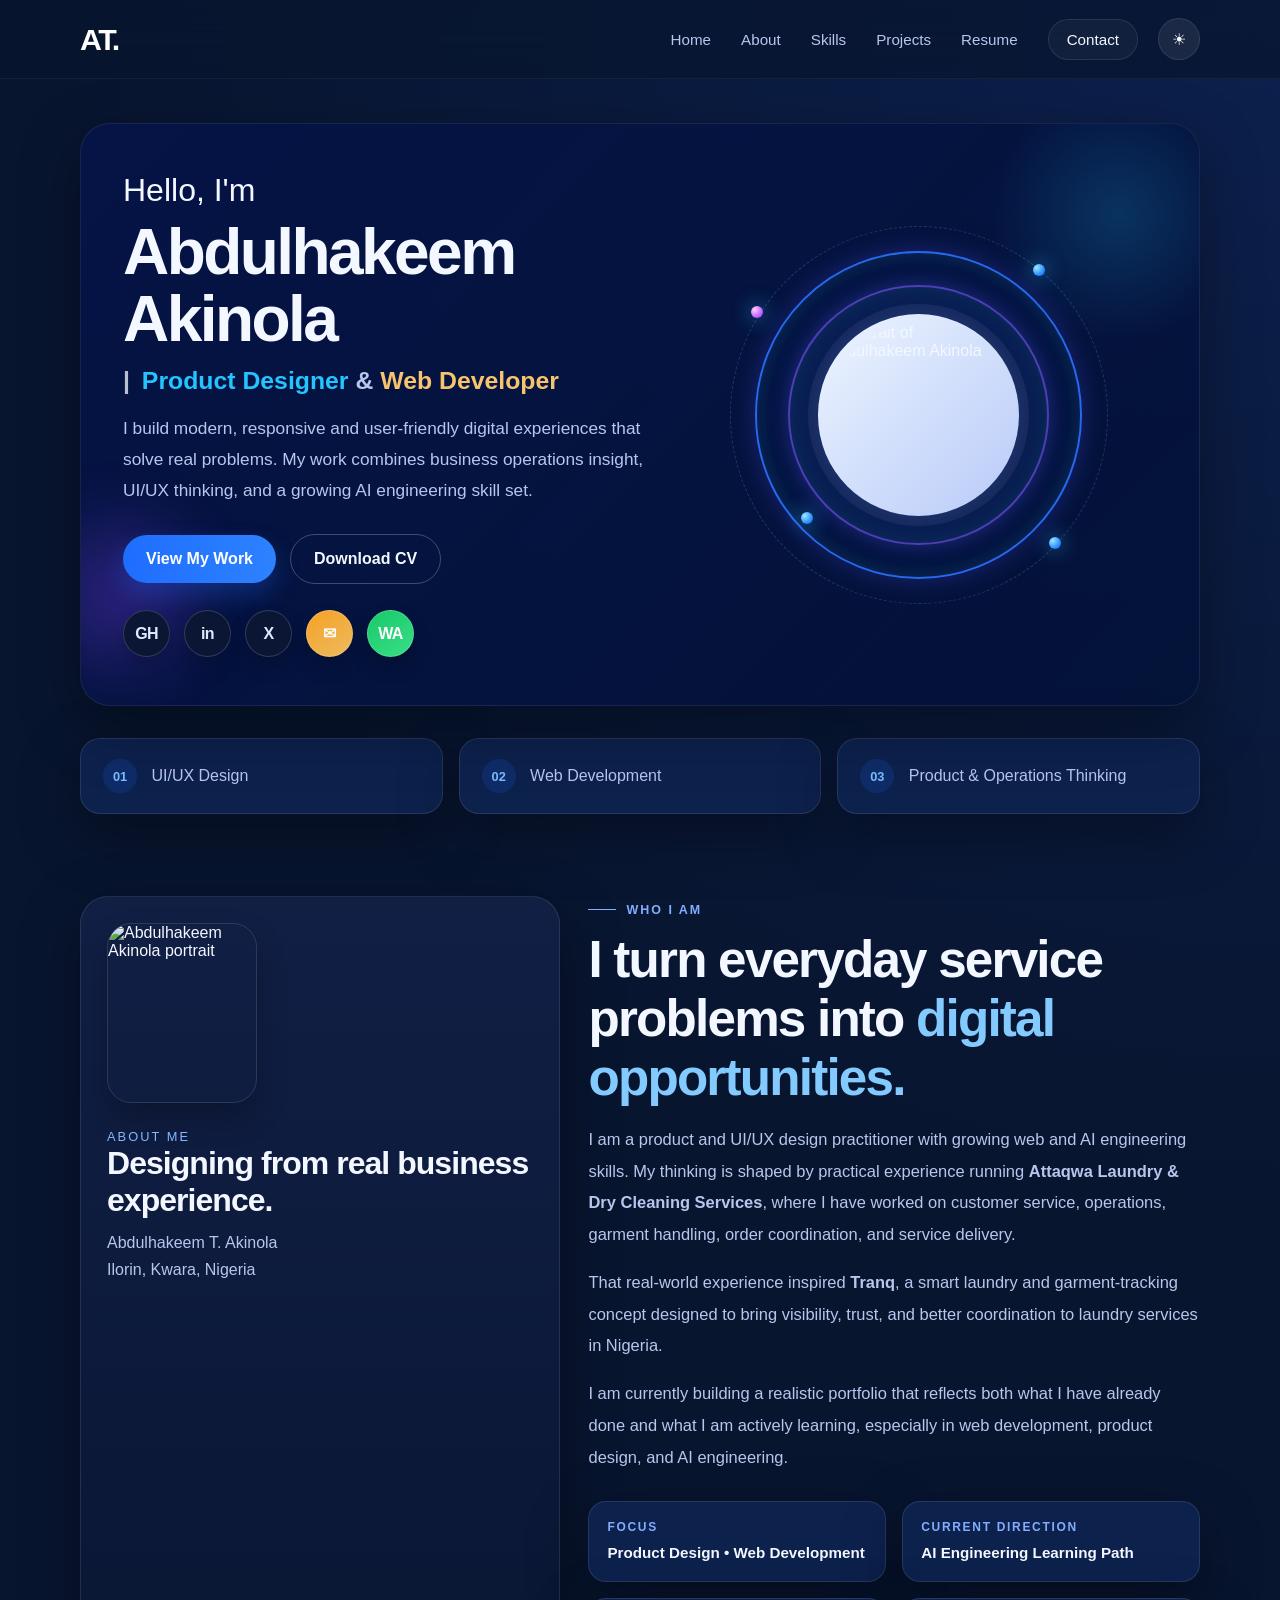
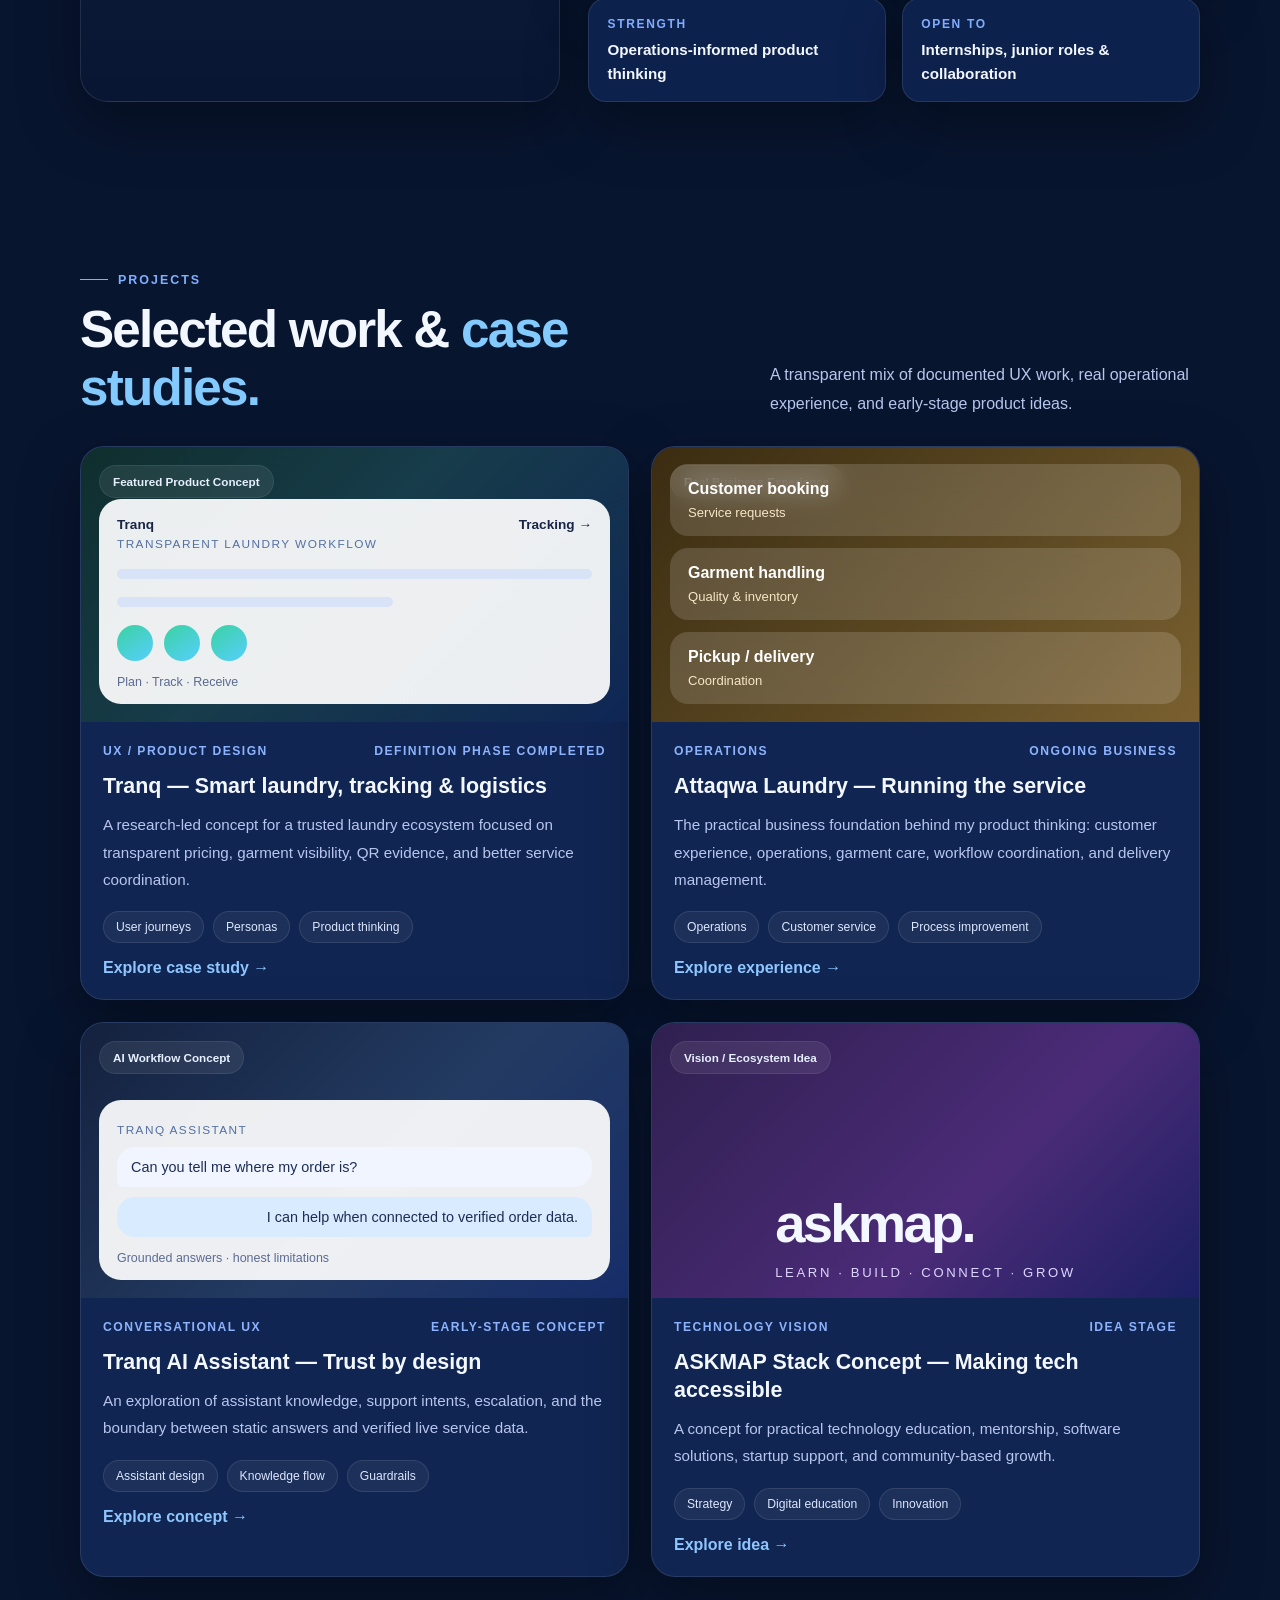
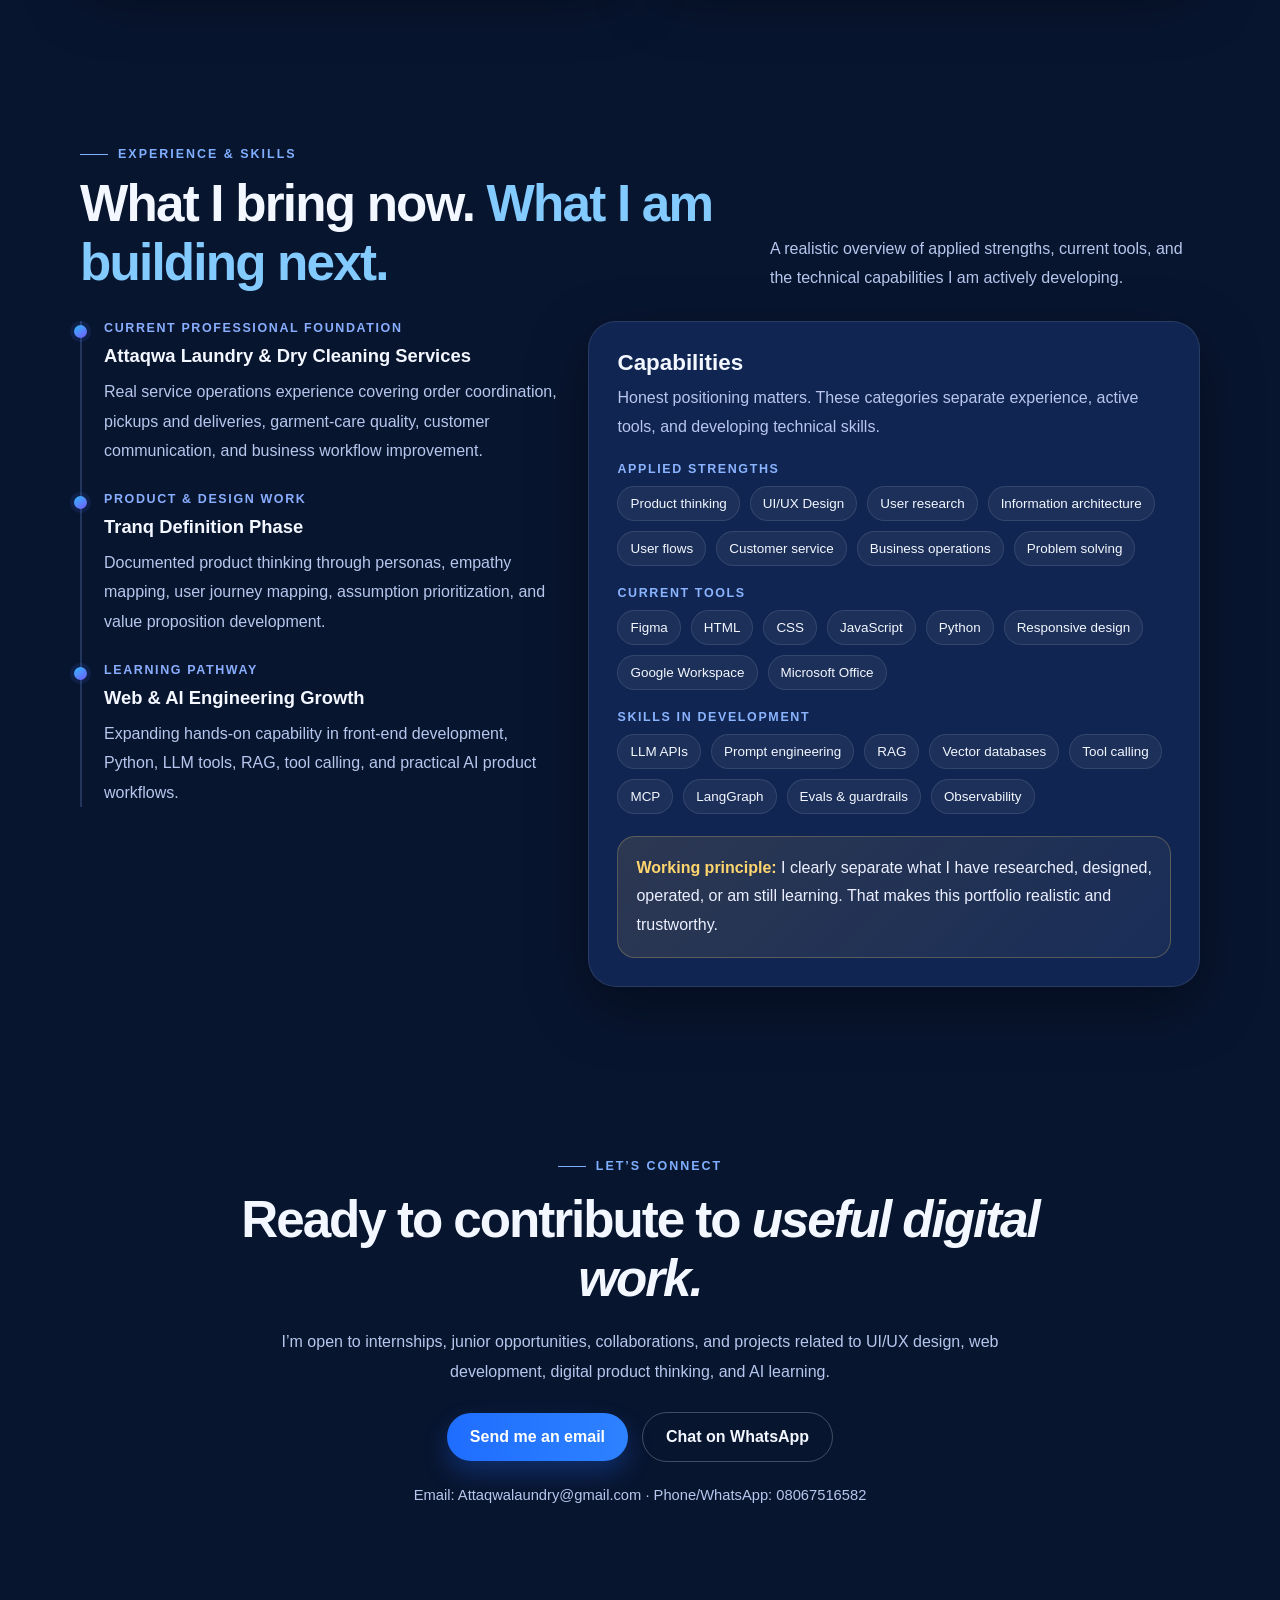
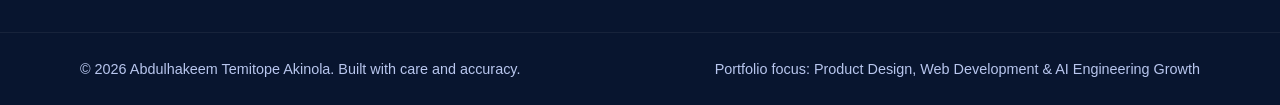
==== index.html @ 9e370387 "Initial portfolio website upload Initial upload of my personal portfolio website, built with HTML, C" ====
<!doctype html>
<html lang="en">
<head>
  <meta charset="utf-8">
  <meta name="viewport" content="width=device-width, initial-scale=1">
  <meta name="theme-color" content="#08152f">
  <meta name="description" content="Portfolio of Abdulhakeem Temitope Akinola: product design, web development, laundry operations, and developing AI engineering skills.">
  <title>Abdulhakeem Akinola | Product Designer & Web Developer</title>
  <link rel="stylesheet" href="style.css">
</head>
<body>
  <a class="skip" href="#main">Skip to content</a>
  <header class="nav-shell">
    <nav class="nav container" aria-label="Main navigation">
      <a class="brand" href="index.html" aria-label="Abdulhakeem Akinola homepage">
        <span class="brand-mark">AT.</span>
      </a>
      <button class="menu-toggle" aria-label="Toggle navigation" aria-controls="nav-links" aria-expanded="false">☰</button>
      <div class="nav-links" id="nav-links">
        <a href="index.html">Home</a>
        <a href="#about">About</a>
        <a href="#experience">Skills</a>
        <a href="#work">Projects</a>
        <a href="Abdulhakeem_Akinola_CV.pdf" download>Resume</a>
        <a class="nav-contact" href="#contact">Contact</a>
      </div>
      <button class="theme-toggle" aria-label="Toggle light mode" title="Toggle theme">☀</button>
    </nav>
  </header>

  <main id="main">
    <section class="hero-section">
      <div class="container hero-panel">
        <div class="hero-grid">
          <div class="hero-copy-wrap">
            <p class="hello">Hello, I'm</p>
            <h1>Abdulhakeem Akinola</h1>
            <p class="hero-role"><span>|</span> <strong>Product Designer</strong> &amp; <strong>Web Developer</strong></p>
            <p class="hero-copy">I build modern, responsive and user-friendly digital experiences that solve real problems. My work combines business operations insight, UI/UX thinking, and a growing AI engineering skill set.</p>
            <div class="button-row hero-actions">
              <a class="btn primary" href="#work">View My Work</a>
              <a class="btn secondary" href="Abdulhakeem_Akinola_CV.pdf" download>Download CV</a>
            </div>
            <div class="social-row" aria-label="Contact and social links">
              <a class="social-btn social-disabled" href="#" aria-label="GitHub profile placeholder" title="Add your GitHub profile URL later">GH</a>
              <a class="social-btn social-disabled" href="#" aria-label="LinkedIn profile placeholder" title="Add your LinkedIn profile URL later">in</a>
              <a class="social-btn social-disabled" href="#" aria-label="X or Twitter profile placeholder" title="Add your X/Twitter profile URL later">X</a>
              <a class="social-btn social-mail" href="mailto:Attaqwalaundry@gmail.com" aria-label="Send email">✉</a>
              <a class="social-btn social-wa" href="https://wa.me/2348067516582" target="_blank" rel="noreferrer" aria-label="WhatsApp">WA</a>
            </div>
          </div>
          <div class="hero-visual">
            <div class="orbital-card">
              <div class="orb-ring ring-one"></div>
              <div class="orb-ring ring-two"></div>
              <div class="orb-ring ring-three"></div>
              <span class="orb-dot dot-a"></span>
              <span class="orb-dot dot-b"></span>
              <span class="orb-dot dot-c"></span>
              <span class="orb-dot dot-d"></span>
              <div class="profile-core">
                <img src="assets/abdulhakeem-profile.jpg" alt="Portrait of Abdulhakeem Akinola">
              </div>
            </div>
          </div>
        </div>
      </div>
    </section>

    <div class="strip">
      <div class="container strip-items">
        <div class="strip-item"><span class="strip-num">01</span> UI/UX Design</div>
        <div class="strip-item"><span class="strip-num">02</span> Web Development</div>
        <div class="strip-item"><span class="strip-num">03</span> Product & Operations Thinking</div>
      </div>
    </div>

    <section class="section" id="about">
      <div class="container about-grid">
        <div class="portrait-card live-profile-card">
          <div class="mini-profile-thumb"><img src="assets/abdulhakeem-profile.jpg" alt="Abdulhakeem Akinola portrait"></div>
          <div>
            <span class="portrait-eyebrow">About me</span>
            <h3>Designing from real business experience.</h3>
            <p>Abdulhakeem T. Akinola<br>Ilorin, Kwara, Nigeria</p>
          </div>
        </div>
        <div>
          <span class="eyebrow">Who I am</span>
          <h2 class="display">I turn everyday service problems into <em>digital opportunities.</em></h2>
          <div class="about-text">
            <p>I am a product and UI/UX design practitioner with growing web and AI engineering skills. My thinking is shaped by practical experience running <strong>Attaqwa Laundry & Dry Cleaning Services</strong>, where I have worked on customer service, operations, garment handling, order coordination, and service delivery.</p>
            <p>That real-world experience inspired <strong>Tranq</strong>, a smart laundry and garment-tracking concept designed to bring visibility, trust, and better coordination to laundry services in Nigeria.</p>
            <p>I am currently building a realistic portfolio that reflects both what I have already done and what I am actively learning, especially in web development, product design, and AI engineering.</p>
          </div>
          <div class="fact-list">
            <div class="fact"><label>Focus</label><b>Product Design • Web Development</b></div>
            <div class="fact"><label>Current direction</label><b>AI Engineering Learning Path</b></div>
            <div class="fact"><label>Strength</label><b>Operations-informed product thinking</b></div>
            <div class="fact"><label>Open to</label><b>Internships, junior roles & collaboration</b></div>
          </div>
        </div>
      </div>
    </section>

    <section class="section" id="work">
      <div class="container">
        <div class="section-head">
          <div>
            <span class="eyebrow">Projects</span>
            <h2 class="display">Selected work & <em>case studies.</em></h2>
          </div>
          <p class="section-lead">A transparent mix of documented UX work, real operational experience, and early-stage product ideas.</p>
        </div>

        <div class="project-grid">
          <article class="project">
            <a href="tranq.html" aria-label="Read Tranq case study">
              <div class="project-cover tranq">
                <span class="visual-ribbon">Featured Product Concept</span>
                <div class="mock-frame">
                  <div class="mock-top"><span>Tranq</span><span>Tracking →</span></div>
                  <div class="tiny-label">Transparent laundry workflow</div>
                  <div class="mock-line"></div>
                  <div class="mock-line short"></div>
                  <div class="mock-status"><i></i><i></i><i></i></div>
                  <div class="cover-note">Plan · Track · Receive</div>
                </div>
              </div>
            </a>
            <div class="project-body">
              <div class="meta"><span>UX / Product Design</span><span>Definition phase completed</span></div>
              <h3>Tranq — Smart laundry, tracking & logistics</h3>
              <p>A research-led concept for a trusted laundry ecosystem focused on transparent pricing, garment visibility, QR evidence, and better service coordination.</p>
              <div class="pill-row"><span class="pill">User journeys</span><span class="pill">Personas</span><span class="pill">Product thinking</span></div>
              <a class="text-link" href="tranq.html">Explore case study →</a>
            </div>
          </article>

          <article class="project">
            <a href="attaqwa.html" aria-label="Read Attaqwa case study">
              <div class="project-cover attaqwa">
                <span class="visual-ribbon">Real Business Experience</span>
                <div class="ops-stack">
                  <div class="ops-box">Customer booking <span>Service requests</span></div>
                  <div class="ops-box">Garment handling <span>Quality & inventory</span></div>
                  <div class="ops-box">Pickup / delivery <span>Coordination</span></div>
                </div>
              </div>
            </a>
            <div class="project-body">
              <div class="meta"><span>Operations</span><span>Ongoing business</span></div>
              <h3>Attaqwa Laundry — Running the service</h3>
              <p>The practical business foundation behind my product thinking: customer experience, operations, garment care, workflow coordination, and delivery management.</p>
              <div class="pill-row"><span class="pill">Operations</span><span class="pill">Customer service</span><span class="pill">Process improvement</span></div>
              <a class="text-link" href="attaqwa.html">Explore experience →</a>
            </div>
          </article>

          <article class="project">
            <a href="assistant.html" aria-label="Read AI assistant case study">
              <div class="project-cover assistant">
                <span class="visual-ribbon">AI Workflow Concept</span>
                <div class="ai-visual">
                  <div class="tiny-label">Tranq Assistant</div>
                  <div class="chat-bubble">Can you tell me where my order is?</div>
                  <div class="chat-bubble reply">I can help when connected to verified order data.</div>
                  <div class="cover-note">Grounded answers · honest limitations</div>
                </div>
              </div>
            </a>
            <div class="project-body">
              <div class="meta"><span>Conversational UX</span><span>Early-stage concept</span></div>
              <h3>Tranq AI Assistant — Trust by design</h3>
              <p>An exploration of assistant knowledge, support intents, escalation, and the boundary between static answers and verified live service data.</p>
              <div class="pill-row"><span class="pill">Assistant design</span><span class="pill">Knowledge flow</span><span class="pill">Guardrails</span></div>
              <a class="text-link" href="assistant.html">Explore concept →</a>
            </div>
          </article>

          <article class="project">
            <a href="askmap.html" aria-label="Read ASKMAP case study">
              <div class="project-cover askmap">
                <span class="visual-ribbon">Vision / Ecosystem Idea</span>
                <div>
                  <div class="cover-big">askmap.</div>
                  <div class="cover-small">LEARN · BUILD · CONNECT · GROW</div>
                </div>
              </div>
            </a>
            <div class="project-body">
              <div class="meta"><span>Technology vision</span><span>Idea stage</span></div>
              <h3>ASKMAP Stack Concept — Making tech accessible</h3>
              <p>A concept for practical technology education, mentorship, software solutions, startup support, and community-based growth.</p>
              <div class="pill-row"><span class="pill">Strategy</span><span class="pill">Digital education</span><span class="pill">Innovation</span></div>
              <a class="text-link" href="askmap.html">Explore idea →</a>
            </div>
          </article>
        </div>
      </div>
    </section>

    <section class="section" id="experience">
      <div class="container">
        <div class="section-head">
          <div>
            <span class="eyebrow">Experience & Skills</span>
            <h2 class="display">What I bring now. <em>What I am building next.</em></h2>
          </div>
          <p class="section-lead">A realistic overview of applied strengths, current tools, and the technical capabilities I am actively developing.</p>
        </div>

        <div class="journey-grid">
          <div>
            <div class="timeline">
              <div class="timeline-item">
                <div class="timeline-date">Current professional foundation</div>
                <h3>Attaqwa Laundry & Dry Cleaning Services</h3>
                <p>Real service operations experience covering order coordination, pickups and deliveries, garment-care quality, customer communication, and business workflow improvement.</p>
              </div>
              <div class="timeline-item">
                <div class="timeline-date">Product & design work</div>
                <h3>Tranq Definition Phase</h3>
                <p>Documented product thinking through personas, empathy mapping, user journey mapping, assumption prioritization, and value proposition development.</p>
              </div>
              <div class="timeline-item">
                <div class="timeline-date">Learning pathway</div>
                <h3>Web & AI Engineering Growth</h3>
                <p>Expanding hands-on capability in front-end development, Python, LLM tools, RAG, tool calling, and practical AI product workflows.</p>
              </div>
            </div>
          </div>

          <div class="skills-box">
            <h3>Capabilities</h3>
            <p>Honest positioning matters. These categories separate experience, active tools, and developing technical skills.</p>
            <div class="skill-group">
              <h4>Applied strengths</h4>
              <div class="skill-tags"><span>Product thinking</span><span>UI/UX Design</span><span>User research</span><span>Information architecture</span><span>User flows</span><span>Customer service</span><span>Business operations</span><span>Problem solving</span></div>
            </div>
            <div class="skill-group">
              <h4>Current tools</h4>
              <div class="skill-tags"><span>Figma</span><span>HTML</span><span>CSS</span><span>JavaScript</span><span>Python</span><span>Responsive design</span><span>Google Workspace</span><span>Microsoft Office</span></div>
            </div>
            <div class="skill-group">
              <h4>Skills in development</h4>
              <div class="skill-tags"><span>LLM APIs</span><span>Prompt engineering</span><span>RAG</span><span>Vector databases</span><span>Tool calling</span><span>MCP</span><span>LangGraph</span><span>Evals & guardrails</span><span>Observability</span></div>
            </div>
            <div class="notice compact-notice"><strong>Working principle:</strong> I clearly separate what I have researched, designed, operated, or am still learning. That makes this portfolio realistic and trustworthy.</div>
          </div>
        </div>
      </div>
    </section>

    <section class="contact-section" id="contact">
      <div class="container">
        <span class="eyebrow">Let’s connect</span>
        <h2>Ready to contribute to <em>useful digital work.</em></h2>
        <p>I’m open to internships, junior opportunities, collaborations, and projects related to UI/UX design, web development, digital product thinking, and AI learning.</p>
        <div class="button-row" style="justify-content:center">
          <a class="btn primary" href="mailto:Attaqwalaundry@gmail.com?subject=Portfolio%20Inquiry%20for%20Abdulhakeem">Send me an email</a>
          <a class="btn secondary" href="https://wa.me/2348067516582" target="_blank" rel="noreferrer">Chat on WhatsApp</a>
        </div>
        <p class="contact-note">Email: Attaqwalaundry@gmail.com · Phone/WhatsApp: 08067516582</p>
      </div>
    </section>
  </main>

  <footer class="footer">
    <div class="container footer-inner">
      <span>© <span data-year>2026</span> Abdulhakeem Temitope Akinola. Built with care and accuracy.</span>
      <span>Portfolio focus: Product Design, Web Development & AI Engineering Growth</span>
    </div>
  </footer>

  <script src="script.js"></script>
</body>
</html>
---- style.css ----
:root{
  --bg:#08152f;
  --bg-soft:#0d1e45;
  --panel:#0d214d;
  --panel-2:#122959;
  --card:#102551;
  --card-2:#0d2048;
  --text:#f3f7ff;
  --muted:#b8c6ee;
  --line:rgba(255,255,255,.1);
  --blue:#1f6dff;
  --blue-2:#23c4ff;
  --violet:#775bff;
  --green:#2fd18a;
  --orange:#f4a53a;
  --shadow:0 20px 60px rgba(0,0,0,.35);
}
body.light{
  --bg:#eef5ff;
  --bg-soft:#ffffff;
  --panel:#ffffff;
  --panel-2:#f7faff;
  --card:#ffffff;
  --card-2:#f4f8ff;
  --text:#112247;
  --muted:#5c6d93;
  --line:rgba(10,34,72,.1);
  --blue:#0e63ff;
  --blue-2:#1f95ff;
  --violet:#6f53ff;
  --green:#21bf7b;
  --orange:#e7932a;
  --shadow:0 20px 60px rgba(16,40,88,.12);
}
*{box-sizing:border-box}
html{scroll-behavior:smooth}
body{margin:0;font-family:Inter,Arial,Helvetica,sans-serif;background:radial-gradient(circle at top right,rgba(34,84,220,.18),transparent 24%),var(--bg);color:var(--text);-webkit-font-smoothing:antialiased}
a{color:inherit;text-decoration:none}
img{max-width:100%;display:block}
.container{width:min(1120px,calc(100% - 36px));margin:0 auto}
.skip{position:absolute;left:-999px;top:auto;width:1px;height:1px;overflow:hidden}.skip:focus{left:20px;top:20px;width:auto;height:auto;padding:10px 14px;background:#fff;color:#111;border-radius:8px;z-index:99}
.nav-shell{position:sticky;top:0;z-index:50;background:rgba(8,21,47,.72);backdrop-filter:blur(18px);border-bottom:1px solid rgba(255,255,255,.05)}
body.light .nav-shell{background:rgba(255,255,255,.82);border-color:rgba(10,34,72,.08)}
.nav{display:flex;align-items:center;gap:20px;min-height:78px}
.brand{font-weight:800;font-size:1.9rem;letter-spacing:-.05em;margin-right:auto}.brand-mark{display:inline-block;color:#fff} body.light .brand-mark{color:#0d214d}
.nav-links{display:flex;align-items:center;gap:30px;font-size:.95rem;color:var(--muted)}
.nav-links a{transition:.25s ease}
.nav-links a:hover,.nav-links a:focus-visible{color:var(--text)}
.nav-contact{padding:11px 18px;border-radius:999px;border:1px solid var(--line);background:rgba(255,255,255,.04);color:var(--text)}
.theme-toggle,.menu-toggle{width:42px;height:42px;border-radius:50%;display:grid;place-items:center;background:rgba(255,255,255,.08);border:1px solid var(--line);color:var(--text);cursor:pointer}
.theme-toggle{font-size:1rem}.menu-toggle{display:none;font-size:1.25rem}
.hero-section{padding:44px 0 18px}
.hero-panel{background:linear-gradient(135deg,rgba(5,20,70,.98),rgba(4,18,56,.92));border:1px solid rgba(255,255,255,.08);box-shadow:var(--shadow);border-radius:30px;padding:48px 42px;position:relative;overflow:hidden}
.hero-panel:before{content:'';position:absolute;inset:auto auto 0 -70px;width:220px;height:220px;background:radial-gradient(circle,rgba(128,66,255,.34),transparent 70%);filter:blur(20px)}
.hero-panel:after{content:'';position:absolute;inset:-50px -60px auto auto;width:280px;height:280px;background:radial-gradient(circle,rgba(35,196,255,.18),transparent 65%)}
body.light .hero-panel{background:linear-gradient(135deg,#ffffff,#f7fbff)}
.hero-grid{display:grid;grid-template-columns:1.05fr .95fr;align-items:center;gap:30px;position:relative;z-index:1}
.hello{font-size:2rem;line-height:1.15;margin:0 0 10px;color:var(--text)}
h1{font-size:clamp(2.8rem,5vw,4.25rem);line-height:1.05;letter-spacing:-.04em;margin:0 0 14px;font-weight:800}
.hero-role{font-size:1.55rem;font-weight:600;margin:0 0 18px;color:var(--muted)}
.hero-role span{color:var(--text);opacity:.75;margin-right:5px}.hero-role strong:first-of-type{color:var(--blue-2)}.hero-role strong:last-of-type{color:#f8c36d}
.hero-copy{max-width:530px;font-size:1.08rem;line-height:1.8;color:var(--muted);margin:0 0 28px}
.button-row{display:flex;align-items:center;gap:14px;flex-wrap:wrap}
.btn{display:inline-flex;align-items:center;justify-content:center;gap:8px;padding:15px 23px;border-radius:999px;font-weight:700;transition:transform .2s ease, box-shadow .2s ease, background .2s ease}
.btn:hover{transform:translateY(-2px)}
.btn.primary{background:linear-gradient(90deg,var(--blue),#2d82ff);color:white;box-shadow:0 12px 24px rgba(31,109,255,.28)}
.btn.secondary{background:transparent;border:1px solid rgba(255,255,255,.24);color:var(--text)}
body.light .btn.secondary{border-color:rgba(17,34,71,.15)}
.social-row{display:flex;gap:14px;flex-wrap:wrap;margin-top:26px}
.social-btn{width:47px;height:47px;border-radius:50%;display:grid;place-items:center;font-weight:800;letter-spacing:-.04em;color:#fff;border:1px solid rgba(255,255,255,.16);box-shadow:0 10px 20px rgba(0,0,0,.18)}
.social-disabled{background:#0b1634;color:#dfe8ff}
.social-mail{background:linear-gradient(145deg,#f6a126,#edbb5e)}
.social-wa{background:linear-gradient(145deg,#18c969,#39de86)}
body.light .social-disabled{background:#0d214d}
.hero-visual{display:grid;place-items:center;padding:10px}
.orbital-card{position:relative;width:min(420px,92vw);aspect-ratio:1/1;display:grid;place-items:center}
.orb-ring{position:absolute;border-radius:50%;border:2px solid rgba(87,126,255,.45);box-shadow:0 0 22px rgba(83,82,255,.3), inset 0 0 22px rgba(58,194,255,.18)}
.ring-one{width:78%;height:78%;border-color:rgba(43,115,255,.9)}
.ring-two{width:62%;height:62%;border-color:rgba(129,88,255,.6)}
.ring-three{width:90%;height:90%;border-style:dashed;border-width:1px;border-color:rgba(104,180,255,.23);box-shadow:none}
.orb-dot{position:absolute;width:12px;height:12px;border-radius:50%;background:radial-gradient(circle at 30% 30%,#9be8ff,#1f84ff 70%);box-shadow:0 0 20px rgba(52,188,255,.85)}
.dot-a{top:14%;right:20%}.dot-b{top:24%;left:10%;background:radial-gradient(circle at 30% 30%,#ffd0ff,#ba55ff 70%)}.dot-c{bottom:18%;right:16%}.dot-d{bottom:24%;left:22%}
.profile-core{width:48%;aspect-ratio:1/1;border-radius:50%;padding:10px;background:linear-gradient(135deg,#edf5ff,#b8caf8);box-shadow:0 0 0 10px rgba(255,255,255,.06),0 0 60px rgba(52,112,255,.38)}
.profile-core img{width:100%;height:100%;object-fit:cover;border-radius:50%}
.strip{padding:14px 0 0}.strip-items{display:grid;grid-template-columns:repeat(3,1fr);gap:16px}.strip-item{padding:20px 22px;border-radius:20px;background:var(--panel);border:1px solid var(--line);color:var(--muted);box-shadow:var(--shadow)}.strip-num{display:inline-flex;width:34px;height:34px;border-radius:50%;align-items:center;justify-content:center;margin-right:10px;background:rgba(31,109,255,.15);color:#79bcff;font-size:.8rem;font-weight:800}
section.section{padding:82px 0}
.eyebrow{display:inline-flex;align-items:center;gap:10px;font-size:.78rem;letter-spacing:.16em;text-transform:uppercase;color:#80afff;font-weight:800}
.eyebrow:before{content:'';display:inline-block;width:28px;height:1px;background:#80afff}
.display{font-size:clamp(2.1rem,4vw,3.4rem);line-height:1.15;letter-spacing:-.035em;margin:14px 0 0}.display em{color:#83cbff;font-style:normal}
.about-grid,.journey-grid{display:grid;grid-template-columns:.88fr 1.12fr;gap:28px;align-items:start}
.live-profile-card{background:linear-gradient(180deg,#111f45,#091633);border:1px solid var(--line);box-shadow:var(--shadow)}
body.light .live-profile-card{background:linear-gradient(180deg,#ffffff,#f4f8ff)}
.portrait-card{border-radius:28px;padding:26px;display:flex;flex-direction:column;gap:24px;min-height:100%}
.mini-profile-thumb{width:150px;height:180px;border-radius:24px;overflow:hidden;border:1px solid rgba(255,255,255,.12);box-shadow:0 15px 30px rgba(0,0,0,.24)}
.mini-profile-thumb img{width:100%;height:100%;object-fit:cover}
.portrait-eyebrow{font-size:.8rem;color:#86b6ff;text-transform:uppercase;letter-spacing:.16em}.portrait-card h3{font-size:2rem;line-height:1.15;letter-spacing:-.03em;margin:0 0 10px}.portrait-card p{margin:0;color:var(--muted);line-height:1.7}
.about-text{font-size:1.03rem;line-height:1.92;color:var(--muted)}
.fact-list{display:grid;grid-template-columns:1fr 1fr;gap:16px;margin-top:28px}.fact{background:var(--panel);border:1px solid var(--line);border-radius:18px;padding:18px 18px 16px;box-shadow:var(--shadow)}.fact label{display:block;font-size:.75rem;text-transform:uppercase;letter-spacing:.14em;color:#82adff;margin-bottom:7px;font-weight:800}.fact b{font-size:.95rem;line-height:1.55}
.section-head{display:grid;grid-template-columns:1fr minmax(240px,430px);gap:24px;align-items:end;margin-bottom:28px}.section-lead{margin:0;color:var(--muted);line-height:1.8}
.project-grid{display:grid;grid-template-columns:repeat(2,1fr);gap:22px}
.project{background:var(--card);border:1px solid var(--line);border-radius:24px;overflow:hidden;box-shadow:var(--shadow)}
.project-cover{height:275px;padding:18px;display:flex;align-items:flex-end;position:relative;overflow:hidden}
.project-cover.tranq{background:linear-gradient(135deg,#0f2e2d,#173c4a 45%,#0f2655)}
.project-cover.attaqwa{background:linear-gradient(135deg,#3b2c11,#5b4822 55%,#7a6030)}
.project-cover.assistant{background:linear-gradient(135deg,#14213e,#233b62 55%,#172d6a)}
.project-cover.askmap{background:linear-gradient(135deg,#2f204f,#4b2b78 60%,#1b2063);justify-content:center}
.visual-ribbon{position:absolute;top:18px;left:18px;padding:9px 13px;border-radius:999px;background:rgba(255,255,255,.08);backdrop-filter:blur(10px);font-size:.73rem;font-weight:700;color:#e7f0ff;border:1px solid rgba(255,255,255,.08)}
.mock-frame,.ai-visual{width:100%;border-radius:22px;background:rgba(255,255,255,.92);padding:18px 18px 15px;color:#182546}
.mock-top{display:flex;justify-content:space-between;gap:10px;font-size:.85rem;font-weight:800}.tiny-label{font-size:.74rem;text-transform:uppercase;letter-spacing:.12em;color:#5370a3;margin-top:5px}.mock-line{height:10px;border-radius:99px;background:#d8e3f8;margin-top:18px}.mock-line.short{width:58%}.mock-status{display:flex;gap:11px;margin-top:18px}.mock-status i{display:block;width:36px;height:36px;border-radius:50%;background:linear-gradient(145deg,#3bd2a0,#56cfff)}.cover-note{font-size:.78rem;color:#5b6b92;margin-top:14px}
.ops-stack{display:grid;gap:12px;width:100%}.ops-box{padding:16px 18px;border-radius:18px;background:rgba(255,255,255,.15);color:#fff;font-weight:700;backdrop-filter:blur(12px)}.ops-box span{display:block;font-size:.82rem;margin-top:7px;color:#f6e6c6;font-weight:500}
.chat-bubble{background:#f0f5ff;border-radius:18px 18px 18px 6px;padding:12px 14px;color:#1d2e56;font-size:.9rem;margin-top:10px}.chat-bubble.reply{background:#d9ebff;border-radius:18px 18px 6px 18px;text-align:right}.cover-big{font-size:3.4rem;font-weight:900;letter-spacing:-.05em}.cover-small{font-size:.82rem;letter-spacing:.2em;margin-top:10px;color:#ddd6ff}
.project-body{padding:22px}.meta{display:flex;justify-content:space-between;gap:10px;flex-wrap:wrap;font-size:.76rem;color:#8db3ff;text-transform:uppercase;letter-spacing:.12em;font-weight:800}.project-body h3{margin:15px 0 10px;font-size:1.34rem;line-height:1.3}.project-body p{margin:0;color:var(--muted);line-height:1.8;font-size:.95rem}
.pill-row{display:flex;gap:9px;flex-wrap:wrap;margin:18px 0 16px}.pill{padding:8px 12px;border-radius:999px;background:rgba(255,255,255,.05);border:1px solid var(--line);color:#dce6ff;font-size:.76rem}body.light .pill{color:#1b2a4c}
.text-link{display:inline-flex;align-items:center;gap:8px;color:#8ec6ff;font-weight:700}
.timeline{padding-left:22px;border-left:2px solid rgba(130,171,255,.22)}.timeline-item{position:relative;padding-bottom:26px}.timeline-item:before{content:'';position:absolute;width:13px;height:13px;border-radius:50%;background:linear-gradient(145deg,#31b9ff,#755aff);left:-30px;top:4px;box-shadow:0 0 0 4px rgba(67,117,255,.12)}.timeline-item:last-child{padding-bottom:0}.timeline-date{font-size:.78rem;color:#89aeff;letter-spacing:.13em;text-transform:uppercase;font-weight:800}.timeline-item h3{margin:10px 0 10px;font-size:1.15rem}.timeline-item p{margin:0;color:var(--muted);line-height:1.85}
.skills-box{background:var(--card);border:1px solid var(--line);border-radius:28px;padding:28px;box-shadow:var(--shadow)}.skills-box h3{font-size:1.4rem;margin:0 0 8px}.skills-box p{margin:0 0 20px;color:var(--muted);line-height:1.8}.skill-group{margin-bottom:20px}.skill-group:last-child{margin-bottom:0}.skill-group h4{font-size:.78rem;letter-spacing:.13em;text-transform:uppercase;color:#8bb4ff;margin:0 0 10px}.skill-tags{display:flex;gap:10px;flex-wrap:wrap}.skill-tags span{padding:9px 12px;border-radius:999px;background:rgba(255,255,255,.05);border:1px solid var(--line);font-size:.84rem;color:var(--text)}.compact-notice{margin-top:22px!important}
.notice{padding:17px 18px;border-radius:18px;background:linear-gradient(135deg,rgba(252,198,90,.12),rgba(255,255,255,.04));border:1px solid rgba(255,215,110,.24);color:#ebefff;line-height:1.8}.notice strong{color:#ffd56e}
.contact-section{padding:84px 0 96px;text-align:center}.contact-section .eyebrow{justify-content:center}.contact-section h2{font-size:clamp(2.35rem,4vw,3.8rem);line-height:1.15;letter-spacing:-.04em;margin:18px auto;max-width:820px}.contact-section p{max-width:720px;margin:0 auto 26px;color:var(--muted);line-height:1.85}.contact-note{font-size:.92rem;margin-top:20px!important}
.footer{padding:28px 0;border-top:1px solid rgba(255,255,255,.06);color:var(--muted);font-size:.9rem}.footer-inner{display:flex;justify-content:space-between;gap:20px;flex-wrap:wrap}
/* Case studies */
.breadcrumb{display:flex;gap:9px;align-items:center;color:var(--muted);font-size:.84rem;margin-bottom:24px;flex-wrap:wrap}.breadcrumb a{color:#92bfff}
.case-hero{padding:54px 0 28px}.case-hero h1{max-width:980px;font-size:clamp(2.5rem,5.8vw,4.8rem);line-height:1.08;letter-spacing:-.04em;margin:14px 0 20px}.case-description{font-size:1.06rem;line-height:1.9;color:var(--muted);max-width:850px}
.status-note{margin-top:20px;display:inline-block;padding:12px 14px;border-radius:14px;background:rgba(255,255,255,.05);border:1px solid var(--line);color:#d9e4ff;font-size:.9rem}.case-meta{display:grid;grid-template-columns:repeat(4,1fr);gap:14px;margin-top:28px}.case-meta>div{background:var(--card);border:1px solid var(--line);padding:18px;border-radius:18px}.case-meta span{display:block;font-size:.76rem;letter-spacing:.12em;text-transform:uppercase;color:#88b0ff;font-weight:800}.case-meta strong{display:block;margin-top:7px;font-size:.94rem;line-height:1.55}
.case-banner{border-radius:28px;min-height:250px;background:linear-gradient(135deg,#0d214d,#10295f);margin:12px 0 48px;overflow:hidden;display:grid;place-items:center;position:relative;padding:24px;border:1px solid var(--line);box-shadow:var(--shadow)}.case-banner.banner-ops{background:linear-gradient(135deg,#3b2c11,#6d5025)}.case-banner.banner-ai{background:linear-gradient(135deg,#152446,#243c73)}.case-banner.banner-askmap{background:linear-gradient(135deg,#31234e,#53307f)}.banner-type{position:absolute;top:18px;left:18px;padding:8px 11px;background:rgba(255,255,255,.08);border:1px solid rgba(255,255,255,.08);border-radius:999px;font-size:.72rem;color:#e6efff}.banner-art{font-size:clamp(3.8rem,10vw,7.5rem);font-weight:900;letter-spacing:-.05em;text-align:center;line-height:.95}.banner-sub{display:block;font-size:.83rem;letter-spacing:.24em;margin-top:16px;color:#c7d4fb}
.case-layout{display:grid;grid-template-columns:220px minmax(0,1fr);gap:46px}.case-aside{position:sticky;top:104px;align-self:start;padding:18px;background:var(--card);border:1px solid var(--line);border-radius:20px}.case-aside strong{display:block;margin-bottom:14px;font-size:.78rem;letter-spacing:.13em;text-transform:uppercase;color:#8ab2ff}.case-aside a{display:block;padding:10px 0;color:var(--muted);border-bottom:1px solid rgba(255,255,255,.06)}.case-aside a:last-child{border-bottom:none}.case-aside a:hover{color:var(--text)}
.case-content{max-width:800px}.case-content section{margin-bottom:56px;scroll-margin-top:102px}.case-content h2{font-size:clamp(2rem,3vw,2.7rem);line-height:1.18;letter-spacing:-.03em;margin:0 0 16px}.case-content h3{margin:24px 0 10px}.case-content p,.case-content li{color:var(--muted);line-height:1.9}.case-content strong{color:var(--text)}.case-content ul{padding-left:22px}
.quote{padding:20px 22px;border-radius:20px;background:linear-gradient(135deg,rgba(31,109,255,.16),rgba(119,91,255,.12));border:1px solid rgba(255,255,255,.1);font-size:1.35rem;line-height:1.5;color:var(--text);margin:24px 0}
.insight-grid{display:grid;grid-template-columns:repeat(2,1fr);gap:14px;margin:24px 0}.insight{background:var(--card);border:1px solid var(--line);padding:20px;border-radius:18px}.insight span{display:block;font-size:.74rem;letter-spacing:.12em;color:#85b2ff;font-weight:800}.insight h3{margin:10px 0 10px;font-size:1.05rem}.insight p{margin:0;font-size:.93rem}
.journey-table{overflow:auto;margin:24px 0;border-radius:18px;border:1px solid var(--line)}.journey-table table{width:100%;min-width:560px;border-collapse:collapse;background:var(--card)}.journey-table th,.journey-table td{padding:14px;border-bottom:1px solid rgba(255,255,255,.06);text-align:left}.journey-table th{background:rgba(255,255,255,.04);color:#93bbff}.journey-table tr:last-child td{border-bottom:none}
.case-bottom{padding:18px 0 90px}.next-project{display:flex;justify-content:space-between;gap:26px;align-items:center;background:linear-gradient(135deg,#0d214d,#14306b);border:1px solid var(--line);border-radius:26px;padding:34px;box-shadow:var(--shadow)}.next-project h3{font-size:2rem;line-height:1.1;margin:10px 0}.next-project p{margin:0;color:#ced8fb}
@media (max-width: 960px){
  .hero-grid,.about-grid,.journey-grid,.section-head,.case-layout{grid-template-columns:1fr}
  .hero-copy{max-width:none}
  .case-aside{position:static}
  .project-grid{grid-template-columns:1fr 1fr}
}
@media (max-width: 760px){
  .container{width:min(100% - 24px,1120px)}
  .nav{min-height:72px;gap:12px}
  .menu-toggle{display:grid}
  .theme-toggle{margin-left:auto}
  .nav-links{display:none;position:absolute;left:0;right:0;top:72px;padding:18px 20px 24px;background:var(--bg-soft);border-bottom:1px solid var(--line);flex-direction:column;align-items:flex-start;gap:16px}
  .nav-links.open{display:flex}
  .theme-toggle{order:3}
  .hero-panel{padding:34px 22px}
  .hello{font-size:1.45rem}
  .hero-role{font-size:1.18rem}
  .social-btn{width:44px;height:44px}
  .strip-items,.fact-list,.project-grid,.case-meta,.insight-grid{grid-template-columns:1fr}
  .project-cover{height:auto;min-height:240px}
  section.section{padding:68px 0}
  .case-hero{padding-top:40px}
  .next-project{display:block}.next-project .btn{margin-top:20px}
  .footer-inner{flex-direction:column}
}
@media (prefers-reduced-motion: reduce){html{scroll-behavior:auto}.btn,.nav-links a{transition:none}}
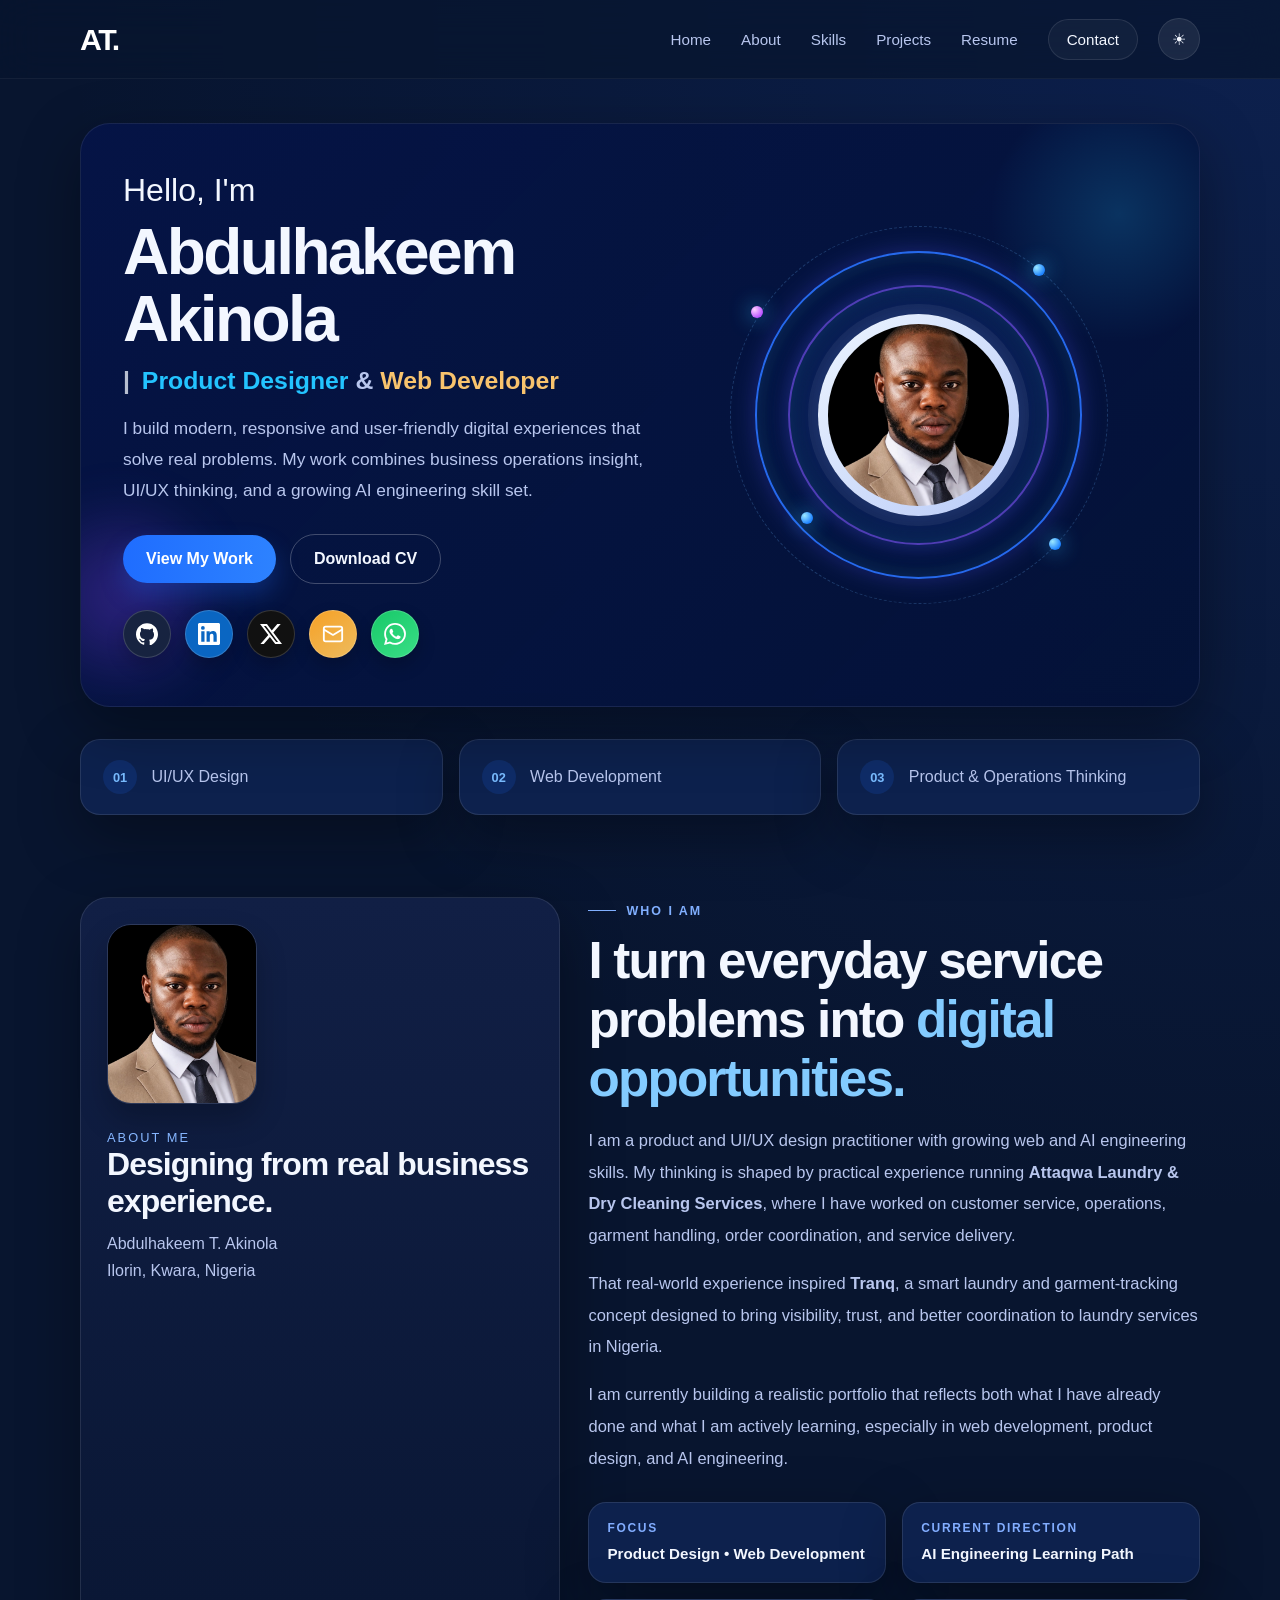
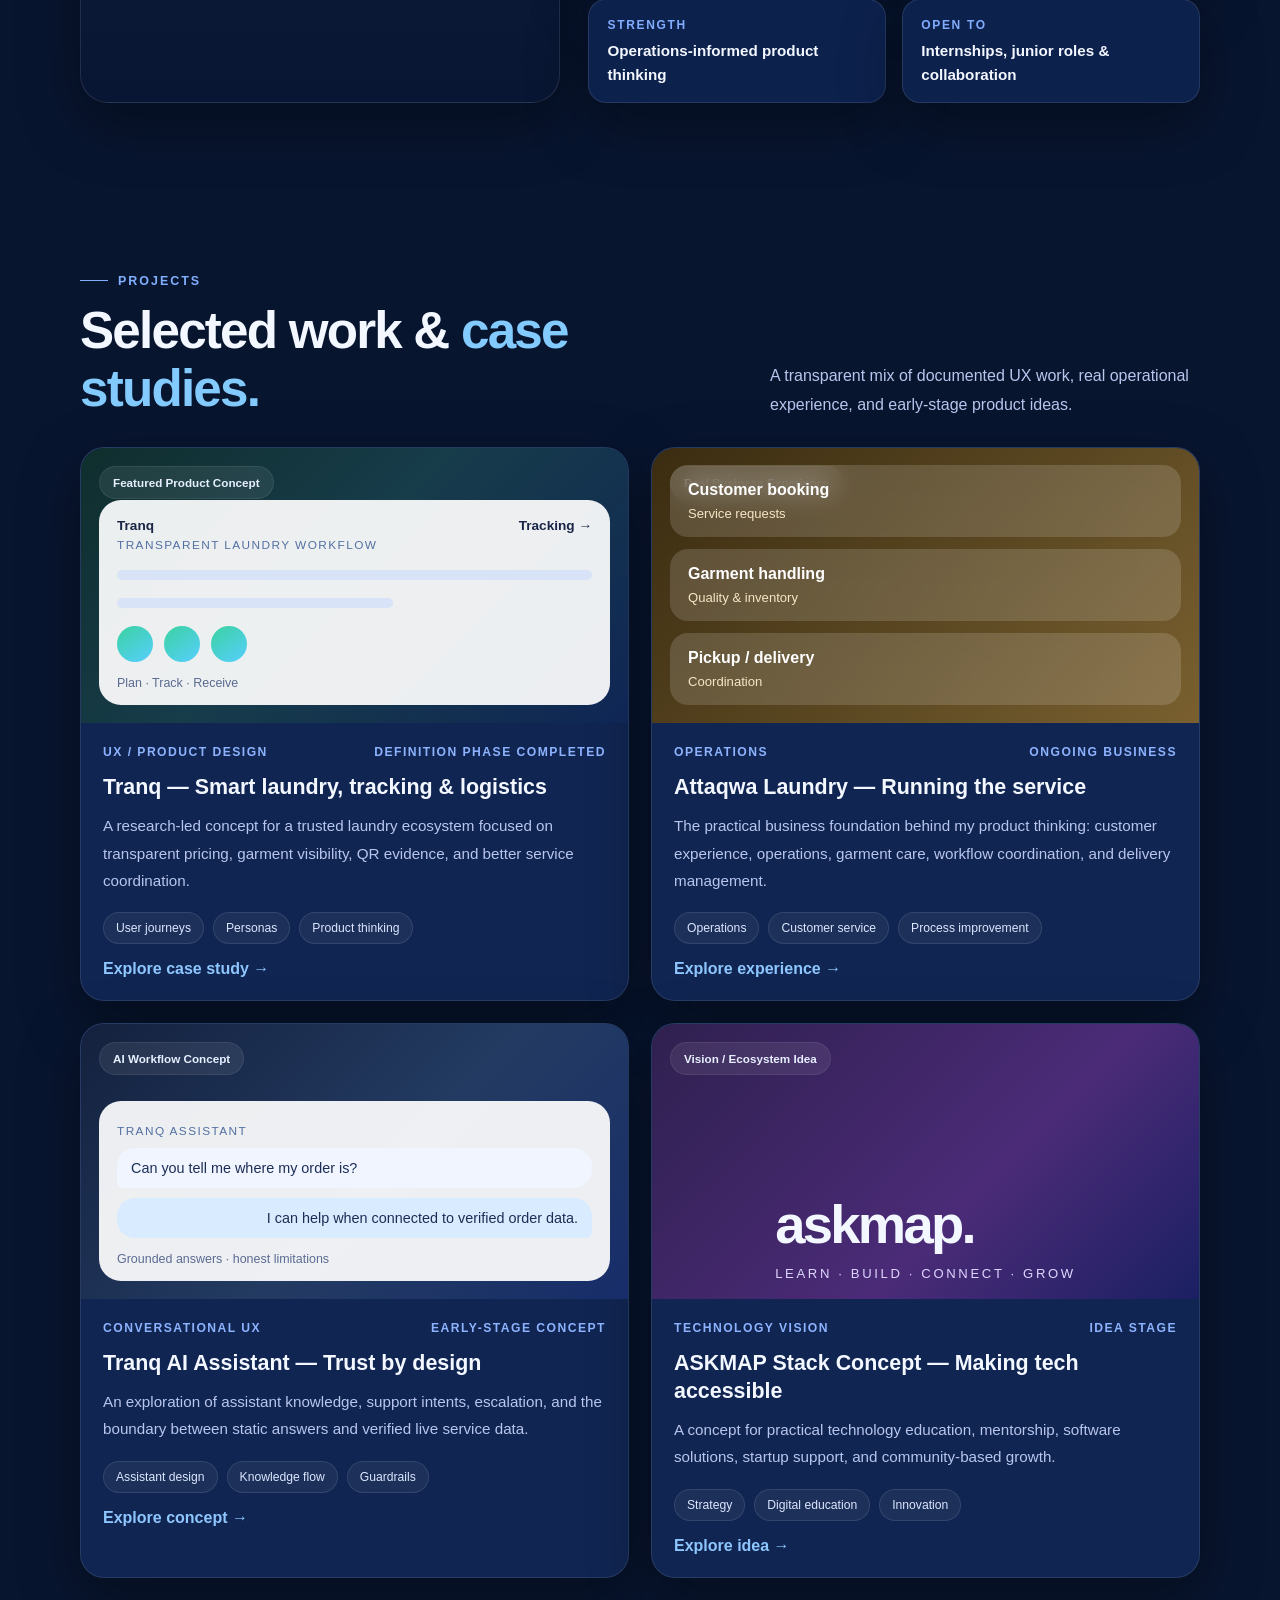
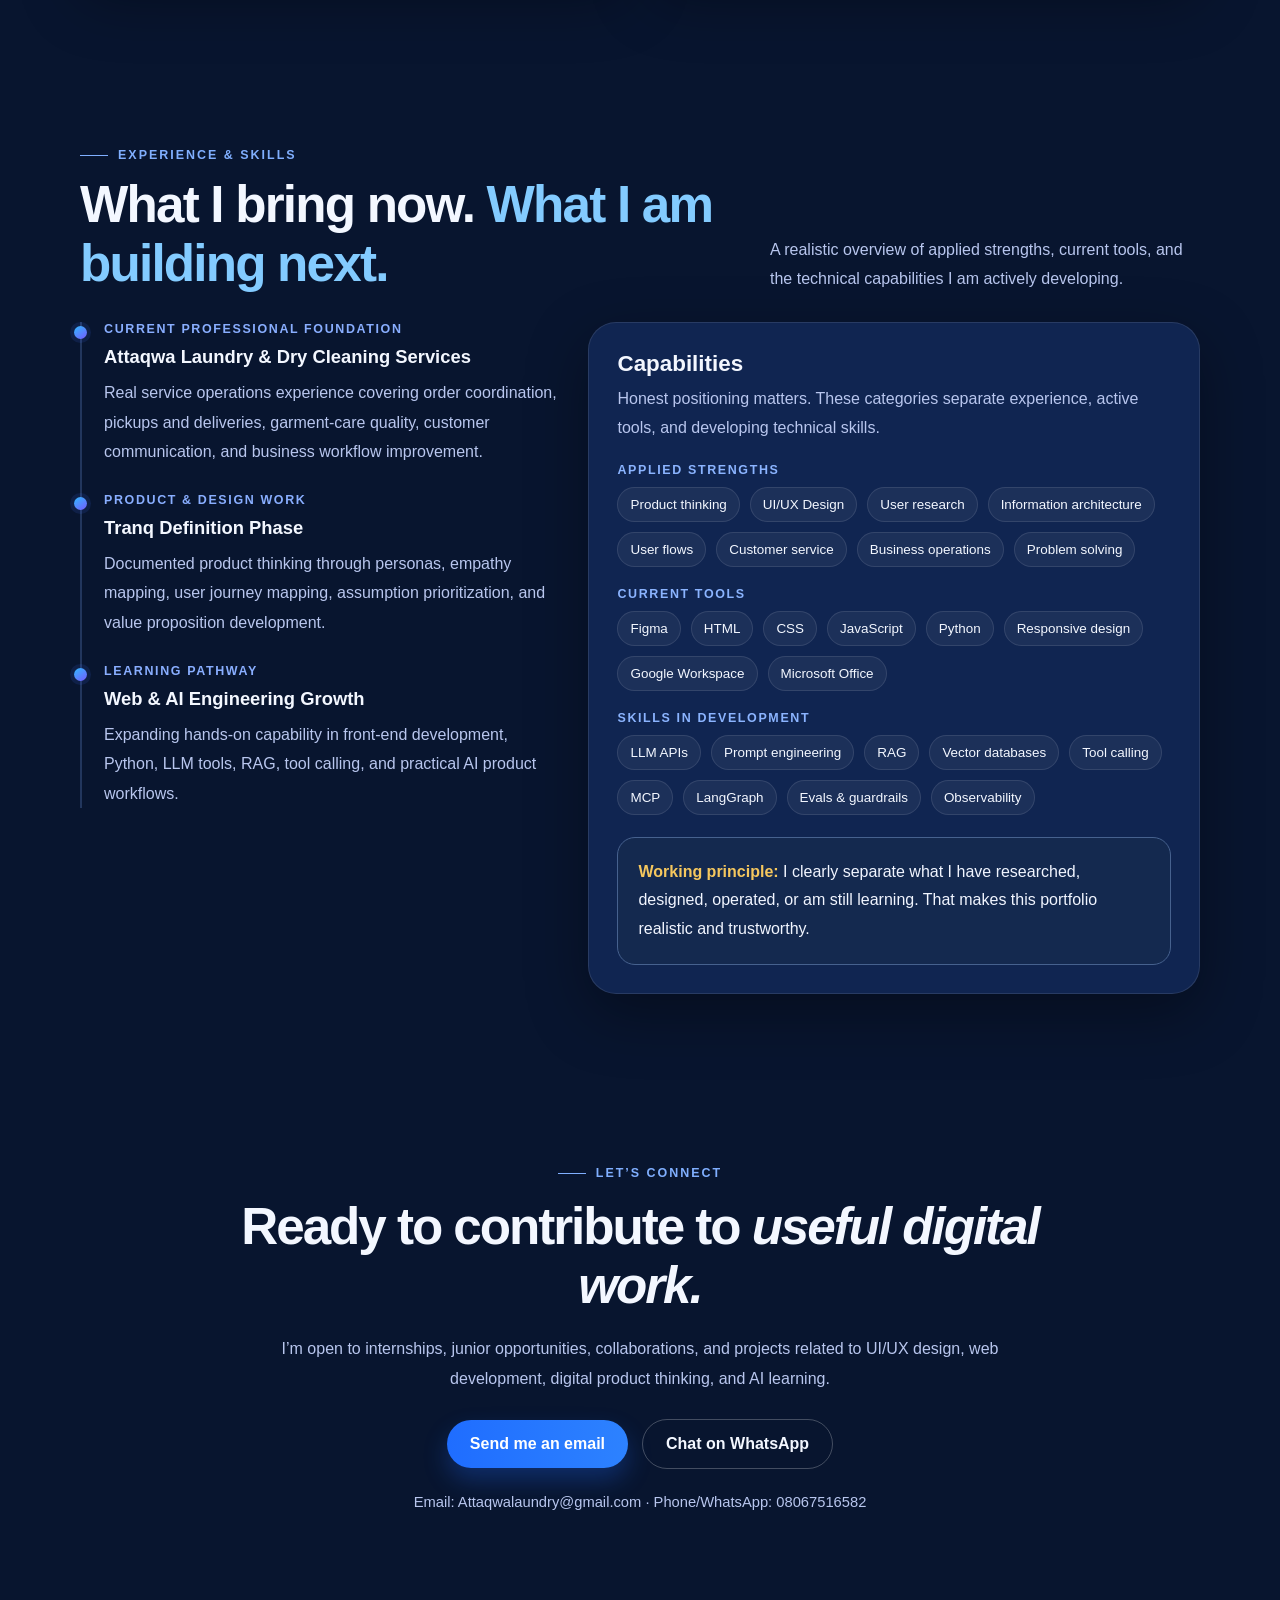
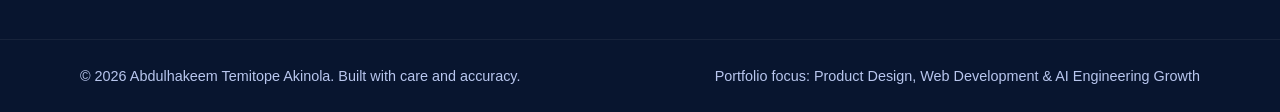
==== commit fb83e305: "Fix profile photo and update portfolio files Fixed the missing profile image, updated the portfolio " ====
--- a/index.html
+++ b/index.html
@@ -42,11 +42,21 @@
               <a class="btn secondary" href="Abdulhakeem_Akinola_CV.pdf" download>Download CV</a>
             </div>
             <div class="social-row" aria-label="Contact and social links">
-              <a class="social-btn social-disabled" href="#" aria-label="GitHub profile placeholder" title="Add your GitHub profile URL later">GH</a>
-              <a class="social-btn social-disabled" href="#" aria-label="LinkedIn profile placeholder" title="Add your LinkedIn profile URL later">in</a>
-              <a class="social-btn social-disabled" href="#" aria-label="X or Twitter profile placeholder" title="Add your X/Twitter profile URL later">X</a>
-              <a class="social-btn social-mail" href="mailto:Attaqwalaundry@gmail.com" aria-label="Send email">✉</a>
-              <a class="social-btn social-wa" href="https://wa.me/2348067516582" target="_blank" rel="noreferrer" aria-label="WhatsApp">WA</a>
+              <a class="social-btn social-github" style="background:#172340" href="https://github.com/Attqawa20" target="_blank" rel="noopener noreferrer" aria-label="GitHub — Attqawa20" title="GitHub — Attqawa20">
+                <svg viewBox="0 0 24 24" aria-hidden="true" fill="currentColor"><path d="M12 .3C5.37.3 0 5.67 0 12.3c0 5.3 3.44 9.8 8.2 11.39.6.11.82-.26.82-.58 0-.28-.01-1.04-.02-2.04-3.34.73-4.04-1.42-4.04-1.42-.55-1.39-1.33-1.76-1.33-1.76-1.09-.75.08-.73.08-.73 1.2.08 1.84 1.24 1.84 1.24 1.07 1.83 2.81 1.3 3.49.99.11-.78.42-1.3.76-1.61-2.66-.3-5.47-1.33-5.47-5.93 0-1.31.47-2.38 1.24-3.22-.13-.3-.54-1.52.11-3.17 0 0 1.01-.32 3.3 1.23A11.5 11.5 0 0 1 12 6.89c1.02.01 2.05.14 3 .4 2.3-1.55 3.3-1.23 3.3-1.23.66 1.65.24 2.87.12 3.18.77.84 1.23 1.91 1.23 3.22 0 4.61-2.81 5.62-5.48 5.92.43.37.82 1.1.82 2.22 0 1.61-.01 2.9-.01 3.29 0 .32.22.69.83.57C20.57 22.1 24 17.6 24 12.3 24 5.67 18.63.3 12 .3Z"/></svg>
+              </a>
+              <a class="social-btn social-linkedin" style="background:#0a66c2" href="https://www.linkedin.com/in/abdulhakeem-akinola-74a121227/" target="_blank" rel="noopener noreferrer" aria-label="LinkedIn — Abdulhakeem Akinola" title="LinkedIn — Abdulhakeem Akinola">
+                <svg viewBox="0 0 24 24" aria-hidden="true" fill="currentColor"><path d="M20.45 20.45h-3.56v-5.57c0-1.33-.02-3.03-1.85-3.03-1.85 0-2.14 1.44-2.14 2.94v5.66H9.35V9h3.41v1.56h.05c.48-.9 1.64-1.85 3.37-1.85 3.6 0 4.27 2.37 4.27 5.46v6.28zM5.34 7.43a2.06 2.06 0 1 1 0-4.12 2.06 2.06 0 0 1 0 4.12zM7.12 20.45H3.56V9h3.56v11.45zM22.22 0H1.77C.79 0 0 .77 0 1.73v20.54C0 23.23.79 24 1.77 24h20.45c.98 0 1.78-.77 1.78-1.73V1.73C24 .77 23.2 0 22.22 0z"/></svg>
+              </a>
+              <a class="social-btn social-x" style="background:#111111" href="https://x.com/Attaqwalaundry" target="_blank" rel="noopener noreferrer" aria-label="X — @Attaqwalaundry" title="X — @Attaqwalaundry">
+                <svg viewBox="0 0 24 24" aria-hidden="true" fill="currentColor"><path d="M18.901 1.153h3.68l-8.04 9.19L24 22.847h-7.406l-5.8-7.584-6.64 7.584H.47l8.6-9.827L0 1.153h7.594l5.243 6.932 6.064-6.932zm-1.29 19.49h2.039L6.486 3.241H4.298l13.313 17.402z"/></svg>
+              </a>
+              <a class="social-btn social-mail" href="mailto:Attaqwalaundry@gmail.com" aria-label="Send me an email" title="Email">
+                <svg viewBox="0 0 24 24" aria-hidden="true" fill="none" stroke="currentColor" stroke-width="2" stroke-linecap="round" stroke-linejoin="round"><rect x="2" y="4" width="20" height="16" rx="2"/><path d="m22 7-10 6L2 7"/></svg>
+              </a>
+              <a class="social-btn social-wa" href="https://wa.me/2348067516582" target="_blank" rel="noopener noreferrer" aria-label="Chat with me on WhatsApp" title="WhatsApp">
+                <svg viewBox="0 0 24 24" aria-hidden="true" fill="currentColor"><path d="M17.472 14.382c-.297-.149-1.758-.867-2.03-.967-.273-.099-.471-.148-.67.15-.198.297-.768.966-.94 1.164-.173.199-.347.223-.644.075-.297-.149-1.255-.463-2.39-1.475-.883-.788-1.48-1.761-1.653-2.059-.173-.297-.018-.458.13-.606.134-.133.297-.347.446-.52.149-.174.198-.298.297-.496.099-.198.05-.372-.025-.52-.074-.149-.669-1.612-.916-2.207-.242-.579-.487-.5-.669-.51-.173-.008-.372-.01-.57-.01-.198 0-.52.074-.793.372s-1.04 1.017-1.04 2.48c0 1.462 1.065 2.876 1.213 3.074.149.198 2.095 3.2 5.077 4.487.709.306 1.262.489 1.693.625.712.227 1.36.195 1.872.118.571-.085 1.758-.719 2.006-1.413.248-.694.248-1.289.173-1.413-.074-.124-.272-.198-.57-.347m-5.421 7.403h-.004a9.87 9.87 0 0 1-5.031-1.378l-.361-.214-3.741.981.998-3.648-.235-.374a9.86 9.86 0 0 1-1.51-5.26c.002-5.45 4.436-9.884 9.887-9.884 2.64 0 5.12 1.029 6.987 2.895a9.817 9.817 0 0 1 2.893 6.99c-.002 5.45-4.436 9.884-9.881 9.884m8.41-18.297A11.815 11.815 0 0 0 12.053 0C5.495 0 .158 5.336.155 11.893c0 2.097.547 4.142 1.588 5.945L.05 24l6.3-1.652a11.83 11.83 0 0 0 5.684 1.448h.005c6.556 0 11.894-5.336 11.897-11.893a11.817 11.817 0 0 0-3.48-8.413z"/></svg>
+              </a>
             </div>
           </div>
           <div class="hero-visual">
@@ -59,7 +69,7 @@
               <span class="orb-dot dot-c"></span>
               <span class="orb-dot dot-d"></span>
               <div class="profile-core">
-                <img src="assets/abdulhakeem-profile.jpg" alt="Portrait of Abdulhakeem Akinola">
+                <img src="abdulhakeem-profile.jpg" alt="Portrait of Abdulhakeem Akinola">
               </div>
             </div>
           </div>
@@ -78,7 +88,7 @@
     <section class="section" id="about">
       <div class="container about-grid">
         <div class="portrait-card live-profile-card">
-          <div class="mini-profile-thumb"><img src="assets/abdulhakeem-profile.jpg" alt="Abdulhakeem Akinola portrait"></div>
+          <div class="mini-profile-thumb"><img src="abdulhakeem-profile.jpg" alt="Abdulhakeem Akinola portrait"></div>
           <div>
             <span class="portrait-eyebrow">About me</span>
             <h3>Designing from real business experience.</h3>
--- a/style.css
+++ b/style.css
@@ -155,3 +155,41 @@
   .footer-inner{flex-direction:column}
 }
 @media (prefers-reduced-motion: reduce){html{scroll-behavior:auto}.btn,.nav-links a{transition:none}}
+
+/* Real SVG social platform icons */
+.social-btn svg{display:block;width:22px;height:22px;flex-shrink:0}
+.social-disabled{cursor:default;opacity:.85}
+a.social-btn{transition:transform .2s ease,filter .2s ease}
+a.social-btn:hover{transform:translateY(-3px);filter:brightness(1.12)}
+.social-btn:focus-visible{outline:3px solid #7acaff;outline-offset:4px}
+
+
+/* Vercel update: properly sized, centered social icons */
+.social-row { display: flex; align-items: center; gap: 14px; flex-wrap: wrap; margin-top: 26px; }
+.social-row .social-btn {
+  width: 48px; height: 48px; min-width: 48px;
+  display: flex; align-items: center; justify-content: center;
+  padding: 0; line-height: 0; box-sizing: border-box;
+  flex-shrink: 0; border-radius: 50%; color: #fff;
+  border: 1px solid rgba(255,255,255,.16);
+  box-shadow: 0 8px 18px rgba(0,0,0,.2);
+  transition: transform .3s ease;
+}
+.social-row .social-btn svg {
+  width: 22px !important; height: 22px !important;
+  display: block; flex-shrink: 0;
+}
+.social-row .social-btn:hover { transform: translateY(-4px); }
+
+/* Vercel update: readable working-principle notice in all themes */
+.skills-box .notice.compact-notice,
+body.light .skills-box .notice.compact-notice {
+  background: #14294f !important;
+  color: #f1f5ff !important;
+  border: 1px solid #46618e;
+  border-radius: 18px;
+  padding: 20px;
+  line-height: 1.8;
+}
+.skills-box .notice.compact-notice strong,
+body.light .skills-box .notice.compact-notice strong { color: #f5c75e !important; }
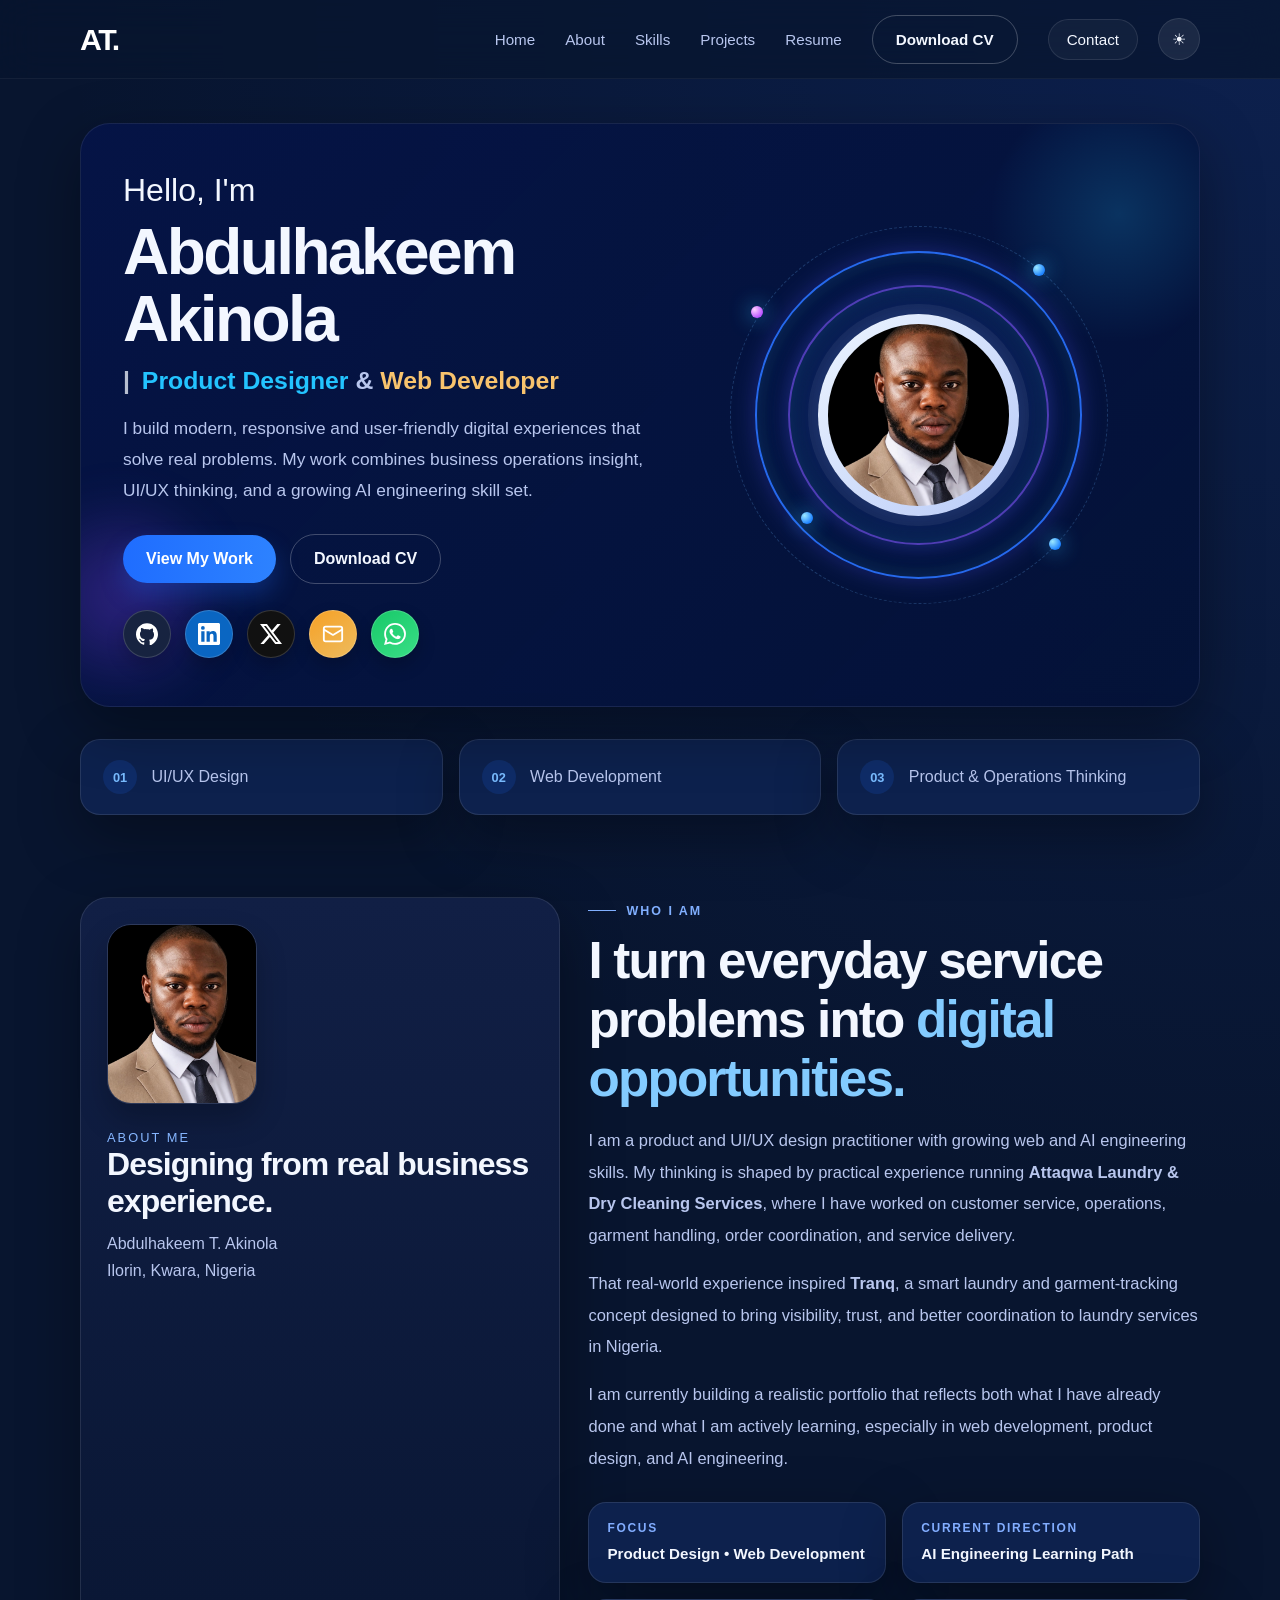
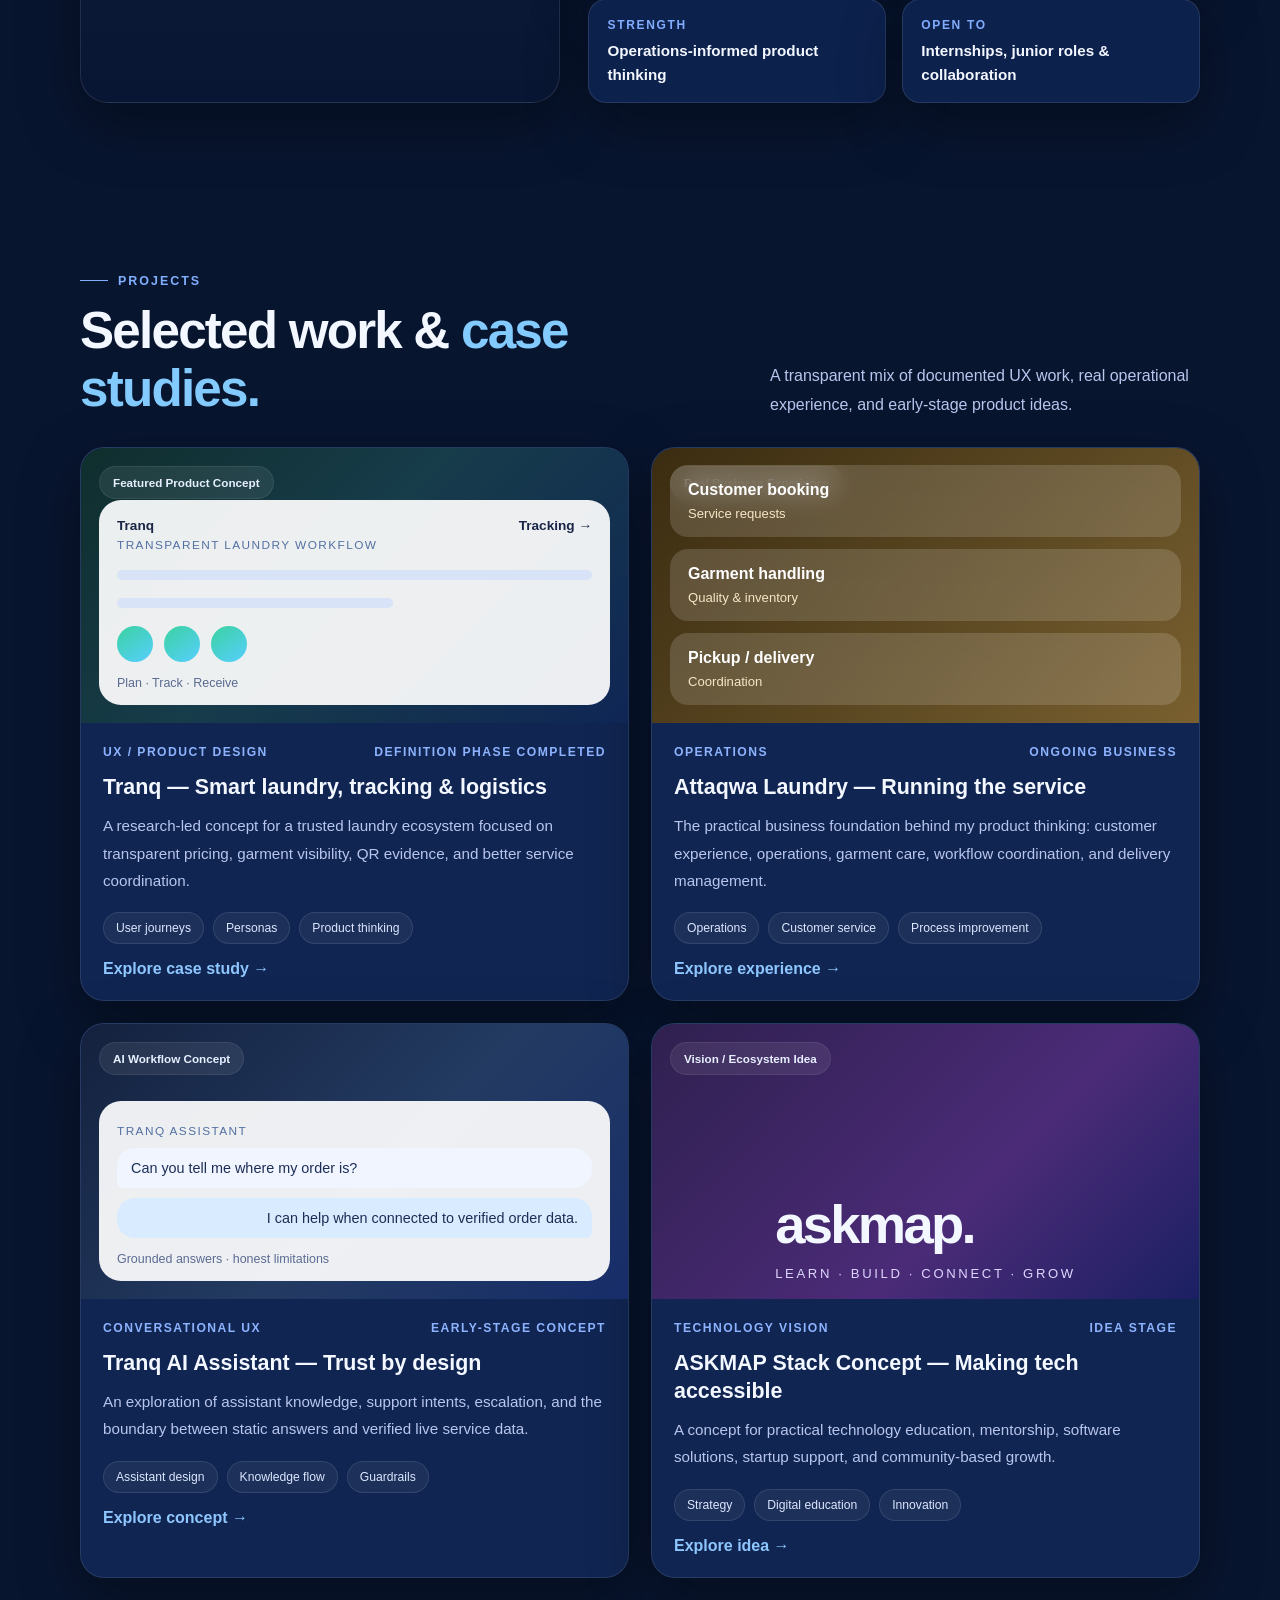
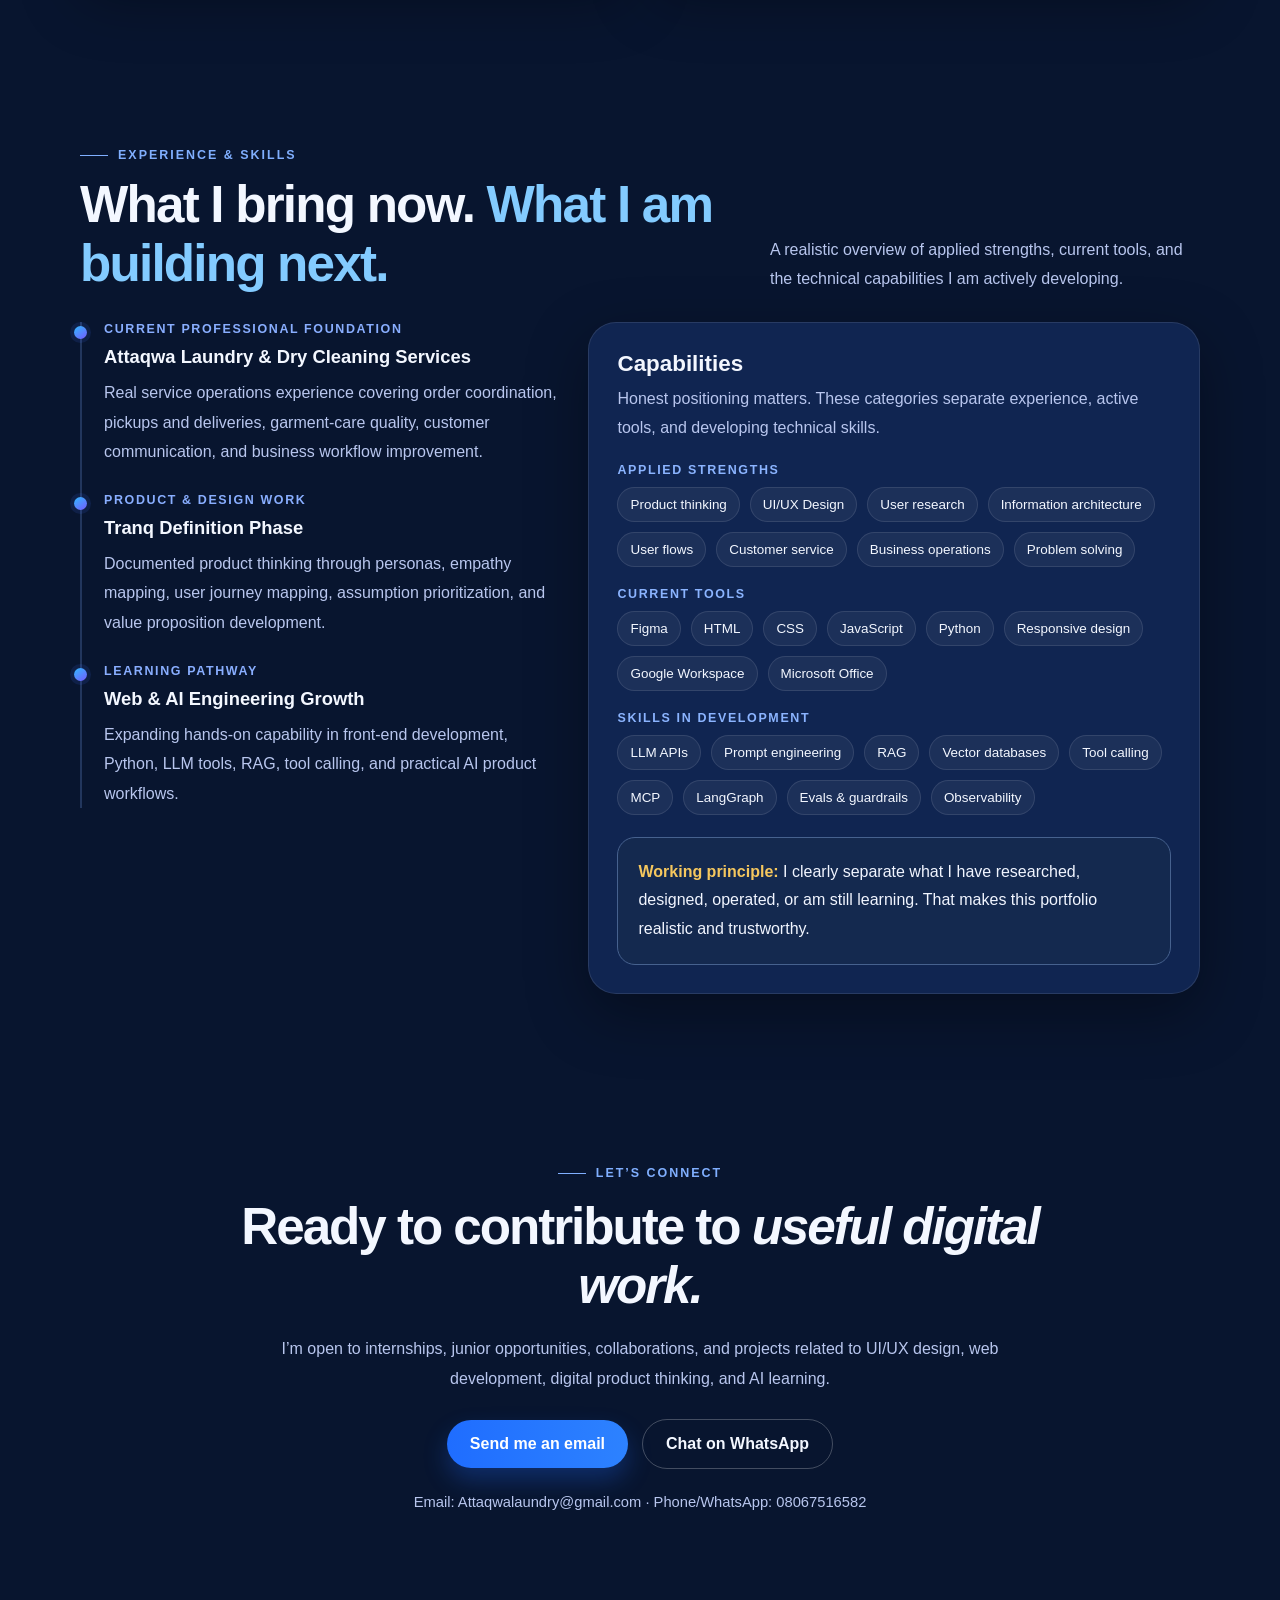
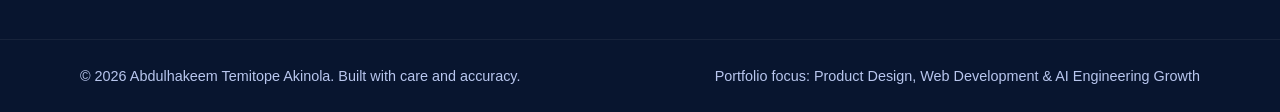
==== commit 8f59eb87: "Update resume link and add download button Update resume link and add download button" ====
--- a/index.html
+++ b/index.html
@@ -21,7 +21,8 @@
         <a href="#about">About</a>
         <a href="#experience">Skills</a>
         <a href="#work">Projects</a>
-        <a href="Abdulhakeem_Akinola_CV.pdf" download>Resume</a>
+        <a href="Abdulhakeem_Modern_CV_2026.pdf" download>Resume</a>
+        <a class="btn secondary" href="Abdulhakeem_Modern_CV_2026.pdf" download>Download CV</a>
         <a class="nav-contact" href="#contact">Contact</a>
       </div>
       <button class="theme-toggle" aria-label="Toggle light mode" title="Toggle theme">☀</button>
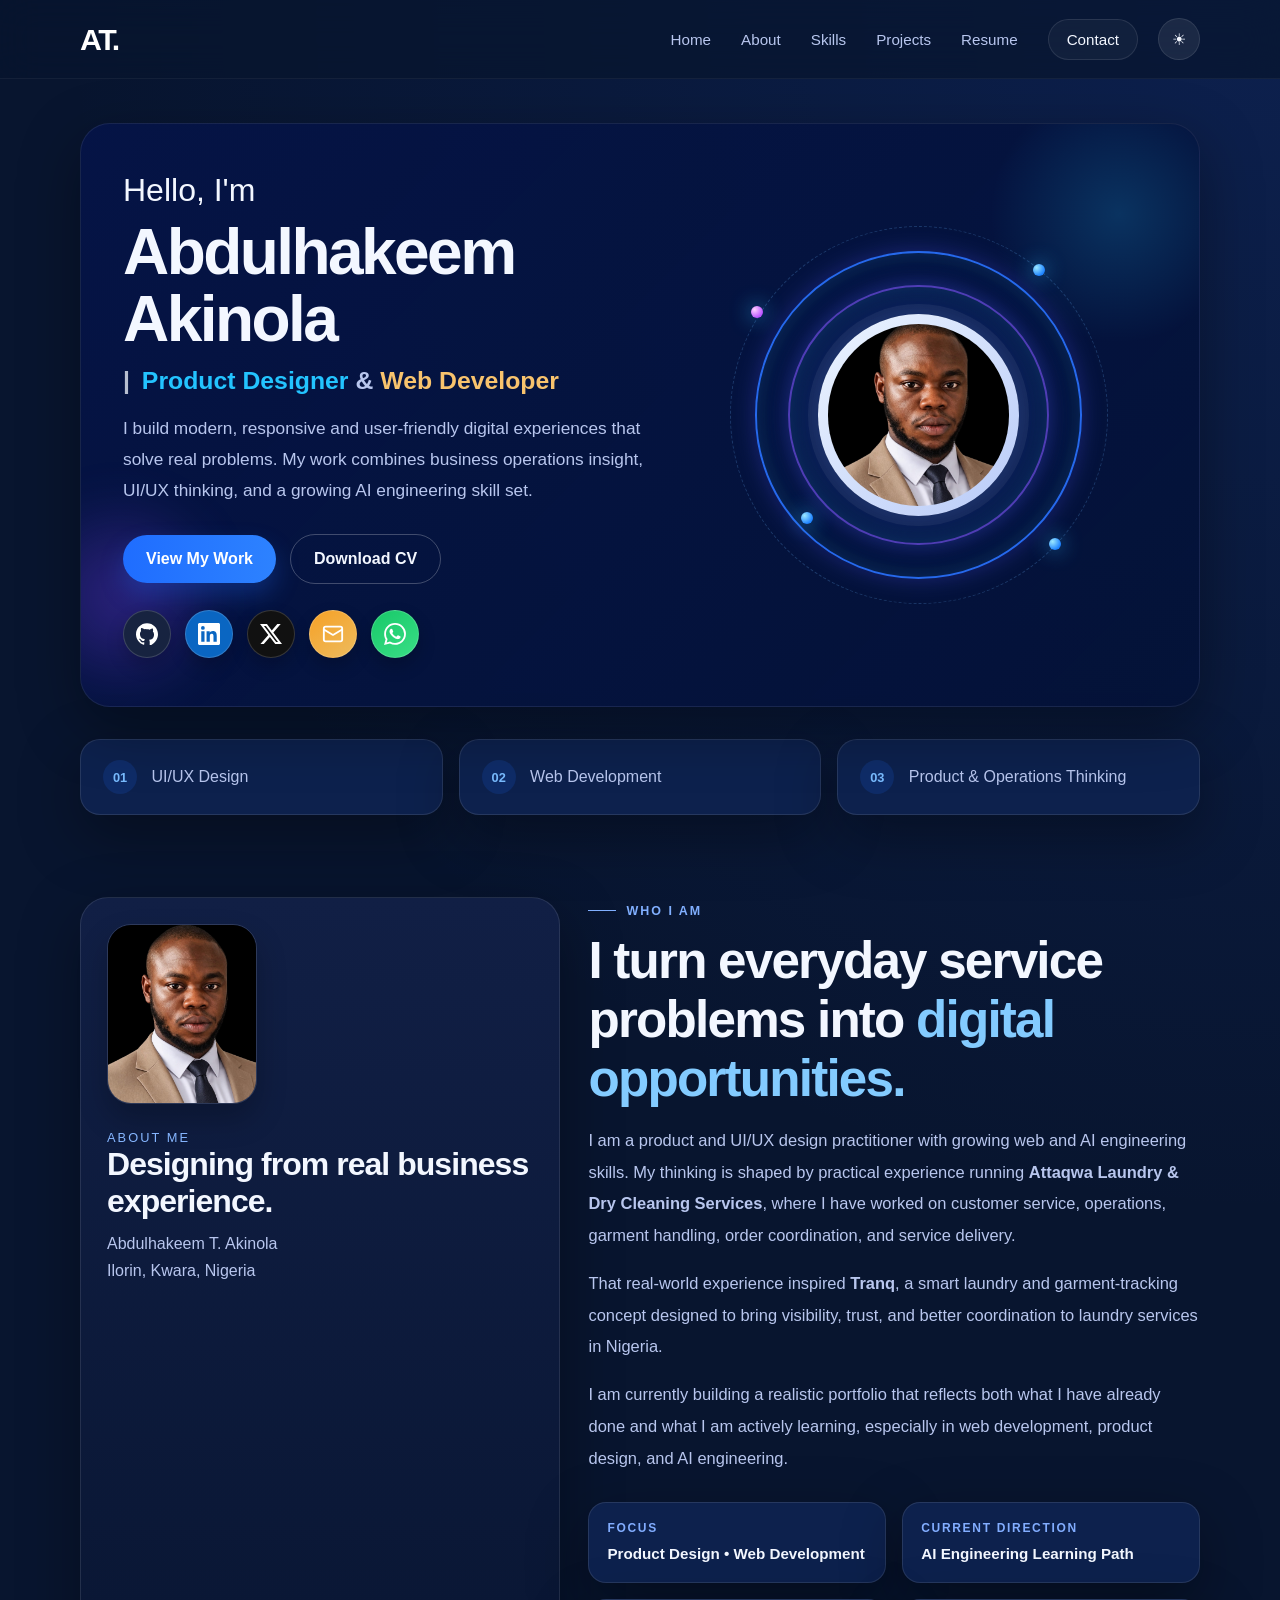
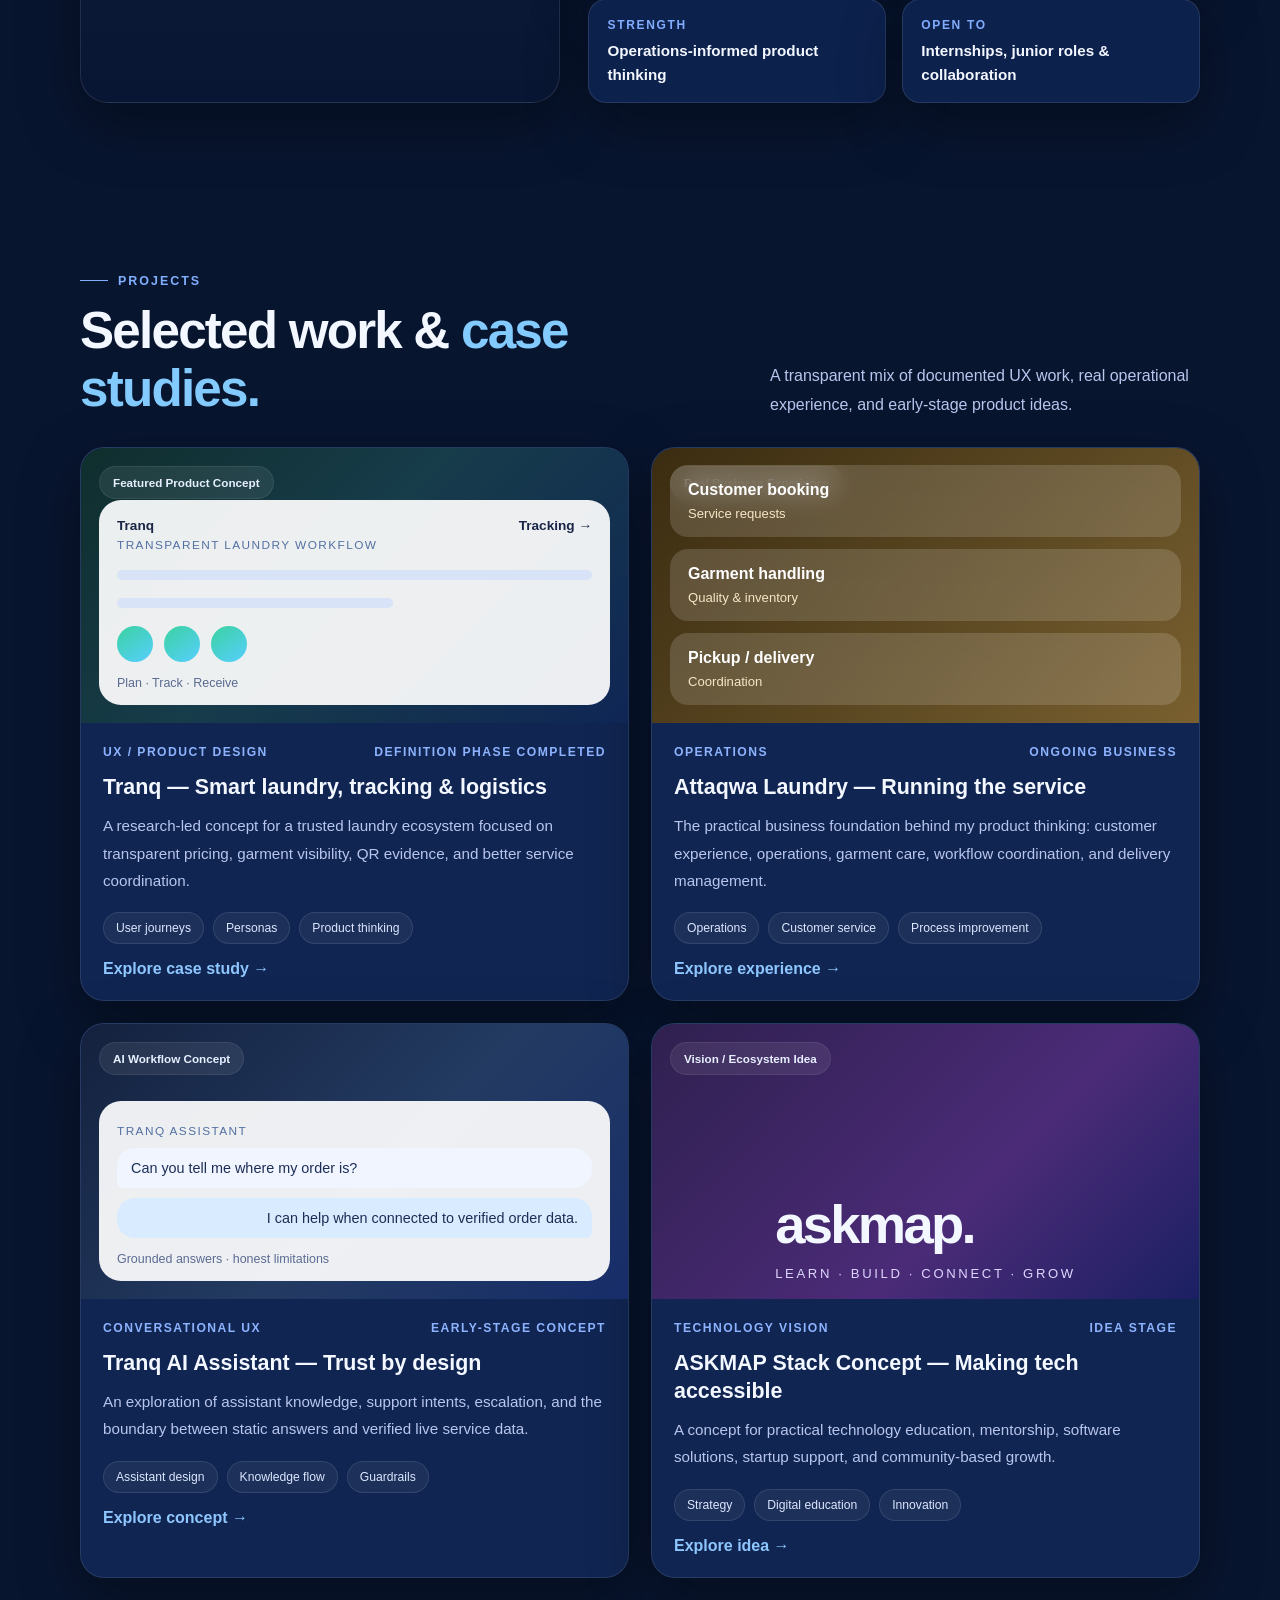
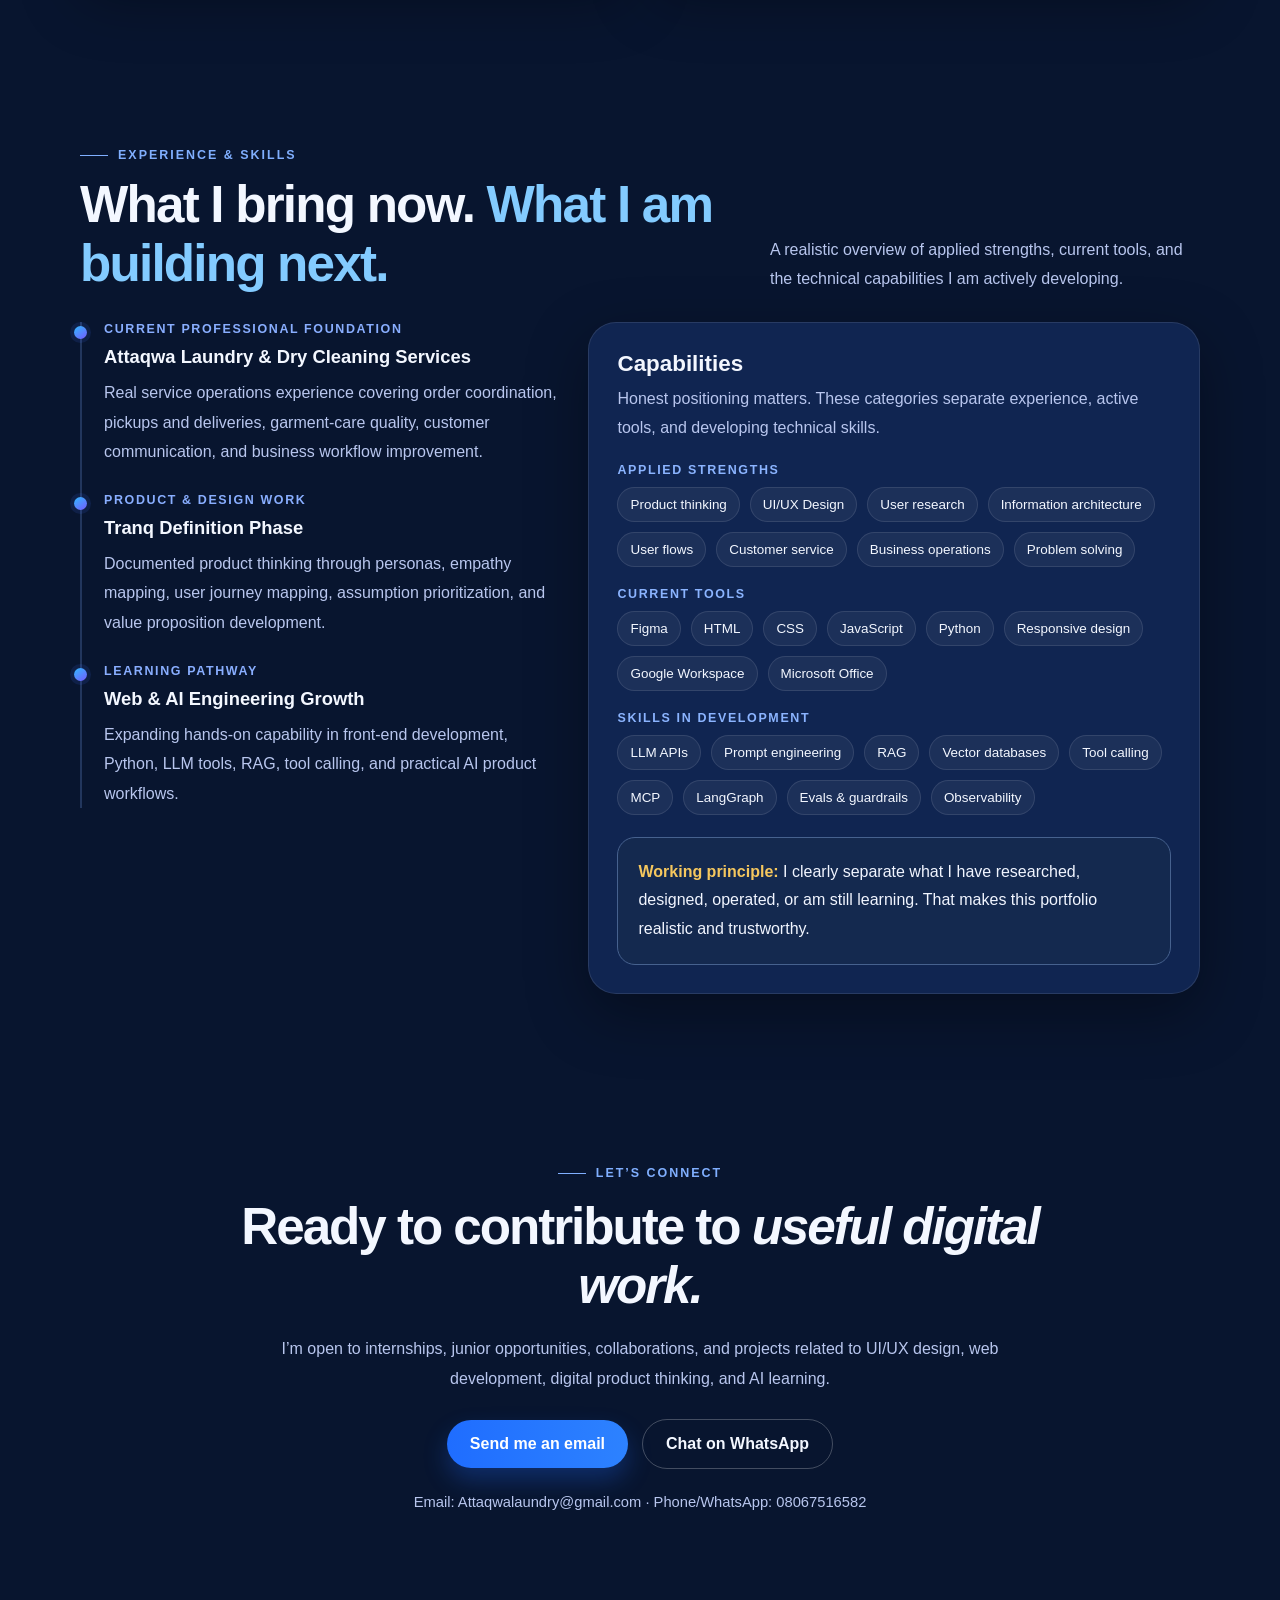
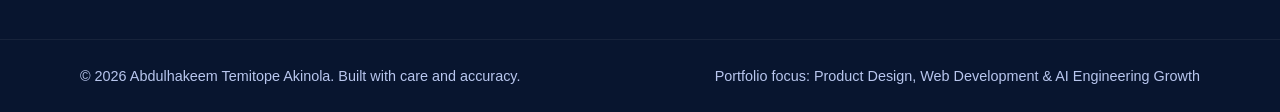
==== commit 0dc6befb: "Remove 'Download CV' link from navigation" ====
--- a/index.html
+++ b/index.html
@@ -22,7 +22,6 @@
         <a href="#experience">Skills</a>
         <a href="#work">Projects</a>
         <a href="Abdulhakeem_Modern_CV_2026.pdf" download>Resume</a>
-        <a class="btn secondary" href="Abdulhakeem_Modern_CV_2026.pdf" download>Download CV</a>
         <a class="nav-contact" href="#contact">Contact</a>
       </div>
       <button class="theme-toggle" aria-label="Toggle light mode" title="Toggle theme">☀</button>
